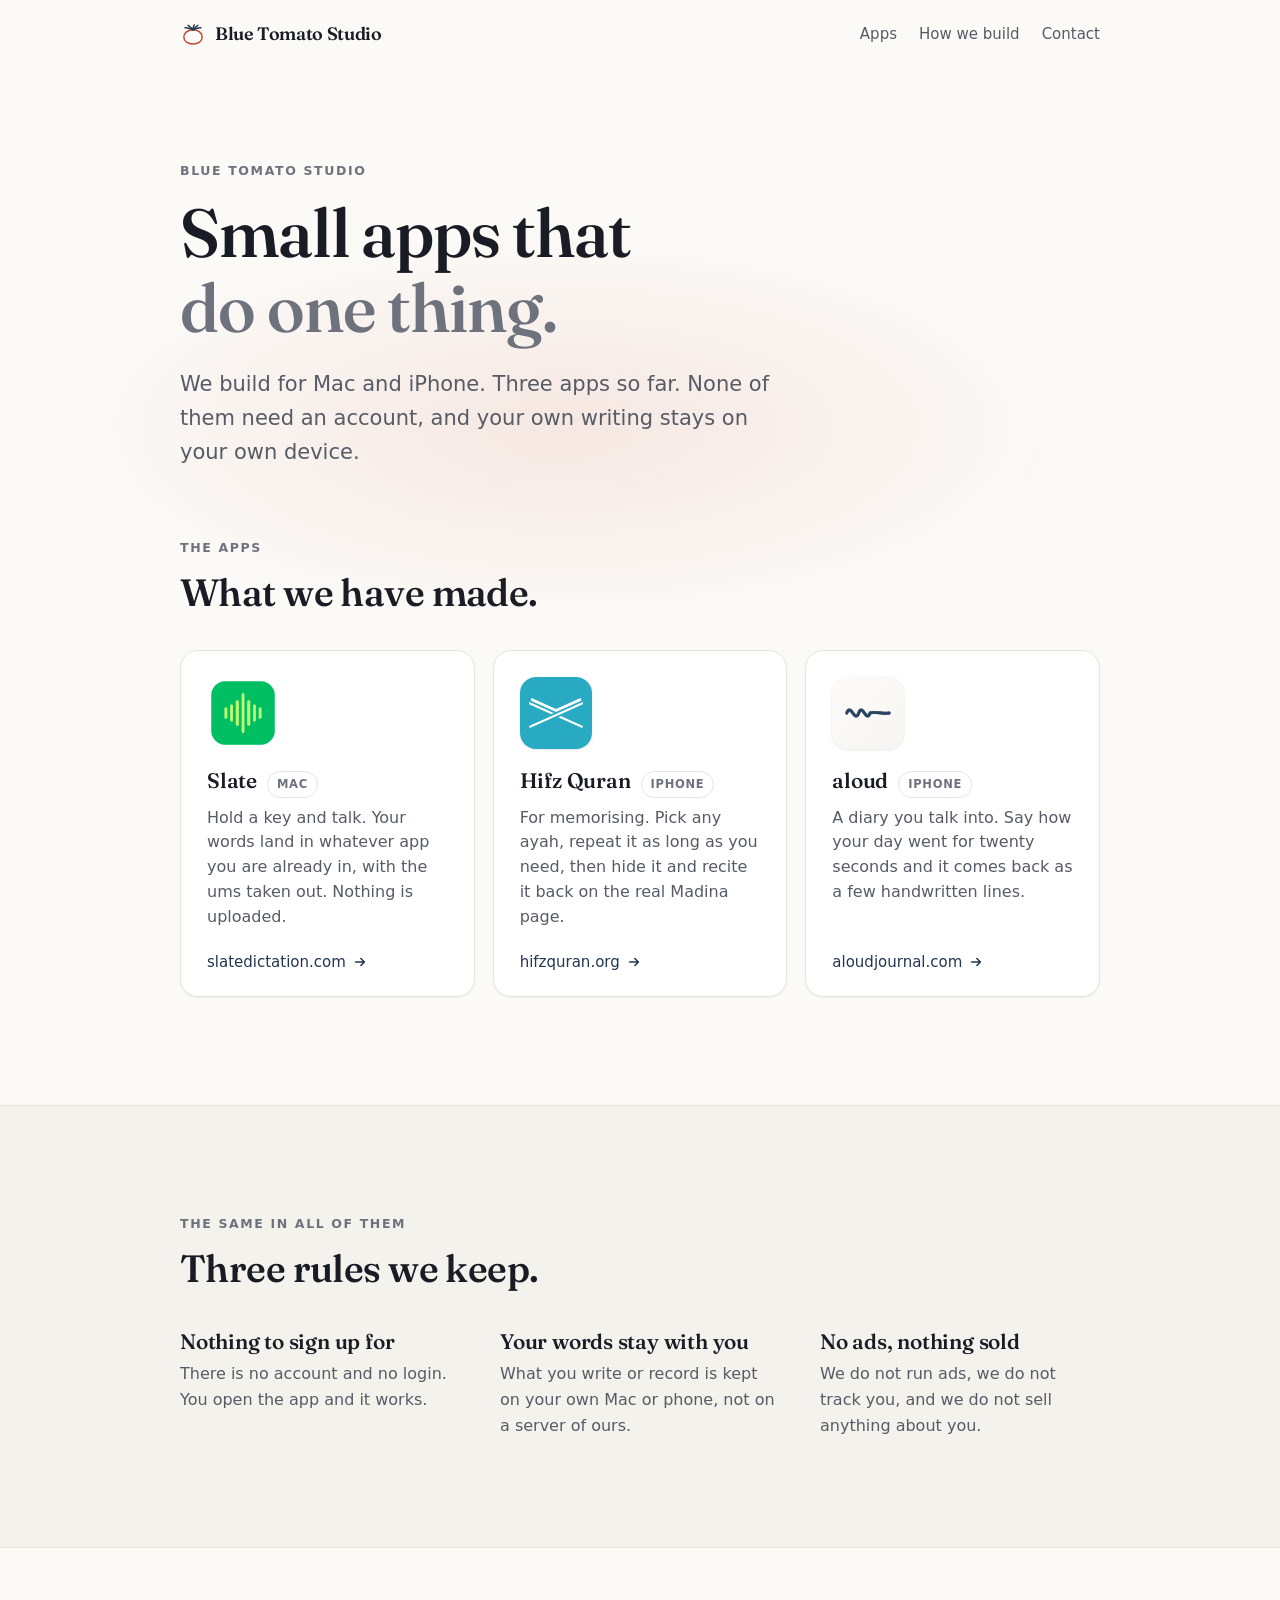
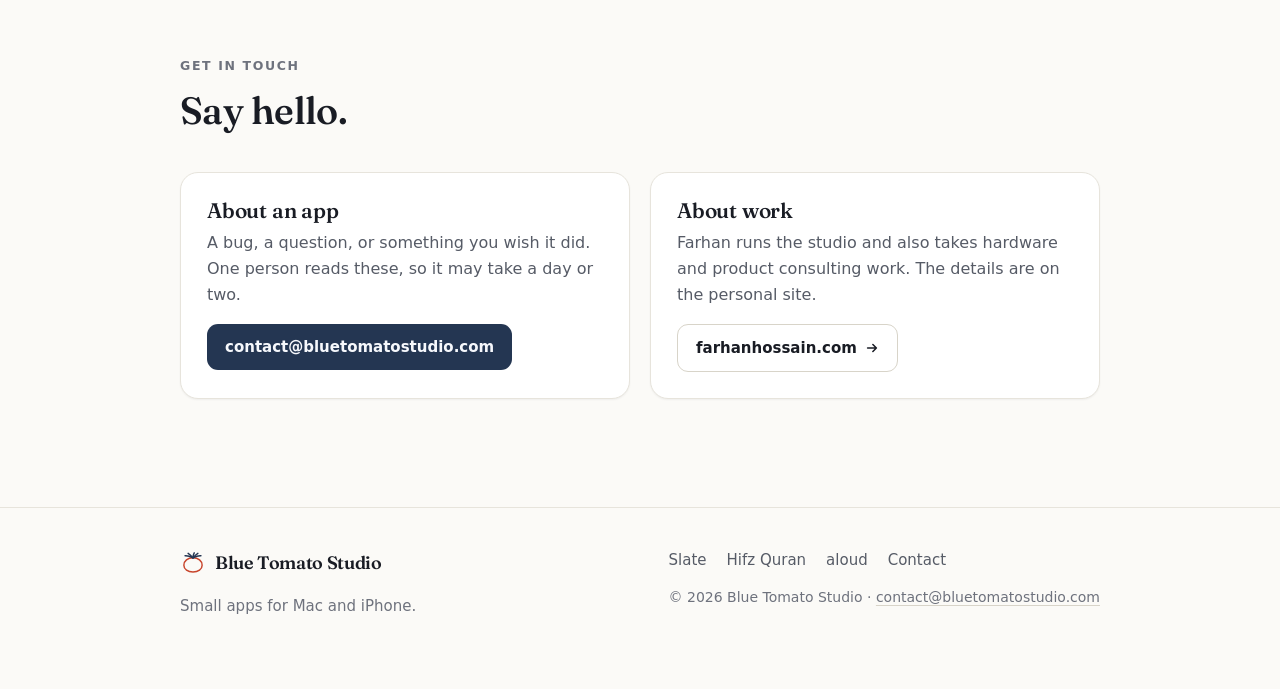
==== index.html @ bbe87f0e "The studio page One page listing Slate, Hifz Quran and aloud, each linking out to its own site. Plai" ====
<!DOCTYPE html>
<html lang="en">
<head>
<meta charset="utf-8">
<meta name="viewport" content="width=device-width, initial-scale=1">
<title>Blue Tomato Studio · Small apps for Mac and iPhone</title>
<link rel="canonical" href="https://bluetomatostudio.com/">
<meta name="description" content="Blue Tomato Studio makes small apps for Mac and iPhone. Slate, Hifz Quran and aloud. No accounts, no ads, and your writing stays on your own device.">
<link rel="icon" type="image/svg+xml" href="assets/img/favicon.svg">
<link rel="icon" type="image/png" sizes="64x64" href="assets/img/favicon-64.png">
<link rel="apple-touch-icon" href="assets/img/apple-touch-icon.png">
<meta property="og:title" content="Blue Tomato Studio">
<meta property="og:description" content="Small apps for Mac and iPhone. No accounts, no ads, and your writing stays on your own device.">
<meta property="og:image" content="https://bluetomatostudio.com/assets/img/og.png">
<meta property="og:image:width" content="1200">
<meta property="og:image:height" content="630">
<meta property="og:type" content="website">
<meta property="og:url" content="https://bluetomatostudio.com/">
<meta name="twitter:card" content="summary_large_image">
<meta name="twitter:title" content="Blue Tomato Studio">
<meta name="twitter:description" content="Small apps for Mac and iPhone. No accounts, no ads, and your writing stays on your own device.">
<meta name="twitter:image" content="https://bluetomatostudio.com/assets/img/og.png">
<meta name="theme-color" content="#FBFAF7" media="(prefers-color-scheme: light)">
<meta name="theme-color" content="#15171E" media="(prefers-color-scheme: dark)">
<link rel="preload" href="assets/fonts/Fraunces-VF.woff2" as="font" type="font/woff2" crossorigin>
<link rel="stylesheet" href="assets/styles.css?v=20260801">
</head>
<body>

<header class="site-header">
  <div class="wrap bar">
    <a class="wordmark" href="/">
      <!-- the mark. Two colours: the leaves take the blue, the fruit takes the tomato. -->
      <svg class="mark" viewBox="0 0 64 64" fill="none" stroke="currentColor"
           stroke-width="3.6" stroke-linecap="round" stroke-linejoin="round" aria-hidden="true">
        <path class="fruit" stroke="currentColor" d="M32 21.5c12.9 0 22.5 8.1 22.5 18.2 0 10.2-9.8 16.8-22.5 16.8S9.5 49.9 9.5 39.7C9.5 29.6 19.1 21.5 32 21.5Z" style="stroke:var(--tomato)"/>
        <path d="M32 21.5c0-4.6 1-8.6 3-12.2"/>
        <path d="M32 21.5C27.5 16.7 24 13.2 20 10.7"/>
        <path d="M32 21.5c4.5-4.8 8-8.3 12-10.8"/>
        <path d="M32 21.5C25 18 19 16 12.5 16.6"/>
        <path d="M32 21.5c7-3.5 13-5.5 19.5-4.9"/>
      </svg>
      Blue Tomato Studio
    </a>
    <nav class="nav">
      <a href="#apps">Apps</a>
      <a href="#same" class="hide-sm">How we build</a>
      <a href="#contact">Contact</a>
    </nav>
  </div>
</header>

<main>

  <!-- ============================= HERO ============================= -->
  <section class="hero">
    <div class="wrap">
      <p class="eyebrow">Blue Tomato Studio</p>
      <h1>Small apps that<br><span class="soft">do one thing.</span></h1>
      <p class="lead">
        We build for Mac and iPhone. Three apps so far. None of them need an
        account, and your own writing stays on your own device.
      </p>
    </div>
  </section>


  <!-- ============================= APPS =============================
       Each app is one card, and each card is one link out to that app's
       own site. This page is a signpost, not a shop.

       TO ADD AN APP: copy one whole <a class="app"> block below, paste it
       after the last one, and change the five marked spots. Nothing else
       needs touching. Full steps are in README.md.
       ================================================================ -->
  <section id="apps" style="padding-top:0;">
    <div class="wrap">
      <p class="eyebrow">The apps</p>
      <h2>What we have made.</h2>
      <div class="apps" style="margin-top:36px;">

        <!-- ===== APP CARD ===== -->
        <a class="app" href="https://slatedictation.com">
          <span class="icon icon--slate">                          <!-- 1. picture -->
            <img src="assets/img/app-slate.png" alt="" width="72" height="72" loading="lazy">
          </span>
          <span class="row">
            <h3>Slate</h3>                                          <!-- 2. name -->
            <span class="chip">Mac</span>                           <!-- 3. what it runs on -->
          </span>
          <p>                                                       <!-- 4. one line, plainly -->
            Hold a key and talk. Your words land in whatever app you are already
            in, with the ums taken out. Nothing is uploaded.
          </p>
          <span class="go">                                         <!-- 5. where it goes -->
            slatedictation.com
            <svg viewBox="0 0 16 16" fill="none" stroke="currentColor" stroke-width="1.8" stroke-linecap="round" stroke-linejoin="round" aria-hidden="true"><path d="M3 8h10M9 4l4 4-4 4"/></svg>
          </span>
        </a>
        <!-- ===== END APP CARD ===== -->

        <a class="app" href="https://hifzquran.org">
          <span class="icon">
            <img src="assets/img/app-hifzquran.png" alt="" width="72" height="72" loading="lazy">
          </span>
          <span class="row">
            <h3>Hifz Quran</h3>
            <span class="chip">iPhone</span>
          </span>
          <p>
            For memorising. Pick any ayah, repeat it as long as you need, then
            hide it and recite it back on the real Madina page.
          </p>
          <span class="go">
            hifzquran.org
            <svg viewBox="0 0 16 16" fill="none" stroke="currentColor" stroke-width="1.8" stroke-linecap="round" stroke-linejoin="round" aria-hidden="true"><path d="M3 8h10M9 4l4 4-4 4"/></svg>
          </span>
        </a>

        <a class="app" href="https://aloudjournal.com">
          <span class="icon">
            <img src="assets/img/app-aloud.png" alt="" width="72" height="72" loading="lazy">
          </span>
          <span class="row">
            <h3>aloud</h3>
            <span class="chip">iPhone</span>
          </span>
          <p>
            A diary you talk into. Say how your day went for twenty seconds and
            it comes back as a few handwritten lines.
          </p>
          <span class="go">
            aloudjournal.com
            <svg viewBox="0 0 16 16" fill="none" stroke="currentColor" stroke-width="1.8" stroke-linecap="round" stroke-linejoin="round" aria-hidden="true"><path d="M3 8h10M9 4l4 4-4 4"/></svg>
          </span>
        </a>

      </div>
    </div>
  </section>


  <!-- ===================== WHAT IS THE SAME ===================== -->
  <section id="same" class="band">
    <div class="wrap">
      <p class="eyebrow">The same in all of them</p>
      <h2>Three rules we keep.</h2>
      <div class="facts">
        <div class="fact">
          <h3>Nothing to sign up for</h3>
          <p>There is no account and no login. You open the app and it works.</p>
        </div>
        <div class="fact">
          <h3>Your words stay with you</h3>
          <p>What you write or record is kept on your own Mac or phone, not on a server of ours.</p>
        </div>
        <div class="fact">
          <h3>No ads, nothing sold</h3>
          <p>We do not run ads, we do not track you, and we do not sell anything about you.</p>
        </div>
      </div>
    </div>
  </section>


  <!-- ============================ CONTACT ============================ -->
  <section id="contact">
    <div class="wrap">
      <p class="eyebrow">Get in touch</p>
      <h2>Say hello.</h2>
      <div class="contact-grid">
        <div class="card">
          <h3>About an app</h3>
          <p>A bug, a question, or something you wish it did. One person reads these, so it may take a day or two.</p>
          <a class="btn" href="mailto:contact@bluetomatostudio.com">contact@bluetomatostudio.com</a>
        </div>
        <div class="card">
          <h3>About work</h3>
          <p>Farhan runs the studio and also takes hardware and product consulting work. The details are on the personal site.</p>
          <a class="btn btn-quiet" href="https://farhanhossain.com">
            farhanhossain.com
            <svg viewBox="0 0 16 16" width="14" height="14" fill="none" stroke="currentColor" stroke-width="1.8" stroke-linecap="round" stroke-linejoin="round" aria-hidden="true"><path d="M3 8h10M9 4l4 4-4 4"/></svg>
          </a>
        </div>
      </div>
    </div>
  </section>

</main>

<footer class="site-footer">
  <div class="wrap foot-grid">
    <div>
      <a class="wordmark" href="/">
        <svg class="mark" viewBox="0 0 64 64" fill="none" stroke="currentColor"
             stroke-width="3.6" stroke-linecap="round" stroke-linejoin="round" aria-hidden="true">
          <path d="M32 21.5c12.9 0 22.5 8.1 22.5 18.2 0 10.2-9.8 16.8-22.5 16.8S9.5 49.9 9.5 39.7C9.5 29.6 19.1 21.5 32 21.5Z" style="stroke:var(--tomato)"/>
          <path d="M32 21.5c0-4.6 1-8.6 3-12.2"/>
          <path d="M32 21.5C27.5 16.7 24 13.2 20 10.7"/>
          <path d="M32 21.5c4.5-4.8 8-8.3 12-10.8"/>
          <path d="M32 21.5C25 18 19 16 12.5 16.6"/>
          <path d="M32 21.5c7-3.5 13-5.5 19.5-4.9"/>
        </svg>
        Blue Tomato Studio
      </a>
      <p class="small muted" style="margin-top:10px; max-width:34ch;">Small apps for Mac and iPhone.</p>
    </div>
    <div>
      <div class="foot-links">
        <a href="https://slatedictation.com">Slate</a>
        <a href="https://hifzquran.org">Hifz Quran</a>
        <a href="https://aloudjournal.com">aloud</a>
        <a href="mailto:contact@bluetomatostudio.com">Contact</a>
      </div>
      <p class="foot-note">© 2026 Blue Tomato Studio · <a href="mailto:contact@bluetomatostudio.com" style="color:inherit;">contact@bluetomatostudio.com</a></p>
    </div>
  </div>
</footer>

<script>
  // the header only grows a line once the page has moved
  var h = document.querySelector('.site-header');
  var onScroll = function () { h.classList.toggle('stuck', window.scrollY > 4); };
  onScroll();
  addEventListener('scroll', onScroll, { passive: true });
</script>
</body>
</html>
---- assets/styles.css ----
/* Blue Tomato Studio — website styles
   The studio page is deliberately quiet. Three app icons sit on it (navy, teal,
   green), so the page itself stays paper and ink and lets them be the colour.
   Two accents only: the blue and the tomato, which is the whole name.
   Every colour is a light/dark pair, so dark mode needs no extra markup. */

/* ---- font ----
   Fraunces, same as the aloud and Hifz Quran sites, so the family reads as one.
   Body text is the system font on purpose: fast, neutral, and it does not
   compete with any of the three app brands. */
@font-face {
  font-family: "Fraunces";
  src: url("fonts/Fraunces-VF.woff2") format("woff2");
  font-weight: 300 650; font-style: normal; font-display: swap;
}

/* ---- the colour vocabulary ---- */
:root {
  --paper:   #FBFAF7;   /* the page */
  --paper2:  #F4F2EC;   /* banded sections */
  --card:    #FFFFFF;
  --ink:     #191C24;   /* all text, instead of black */
  --ink2:    #565B66;   /* second line of a card, body copy */
  --muted:   #6E727D;   /* fine print. dark enough to pass AA on paper and card */
  --line:    #E7E4DC;
  --line2:   #D8D4C9;
  --blue:    #243652;   /* the blue */
  --tomato:  #C8452C;   /* the tomato */
  --on-blue: #F6F8FC;
  --glow:    rgba(200, 69, 44, 0.10);
  --shadow:  rgba(25, 28, 36, 0.05);
  --shadow2: rgba(25, 28, 36, 0.10);

  --serif: "Fraunces", Georgia, "Times New Roman", serif;
  --ui: -apple-system, BlinkMacSystemFont, "Segoe UI", system-ui, sans-serif;

  --wrap: 1000px;
  --gutter: clamp(20px, 5vw, 40px);
  --radius: 18px;
}

@media (prefers-color-scheme: dark) {
  :root {
    --paper:   #15171E;
    --paper2:  #1B1E26;
    --card:    #1E212A;
    --ink:     #E9E7E1;
    --ink2:    #A3A7B2;
    --muted:   #7C808B;
    --line:    #2A2E38;
    --line2:   #363B47;
    --blue:    #9DB8E0;
    --tomato:  #E8735A;
    --on-blue: #131A27;
    --glow:    rgba(232, 115, 90, 0.09);
    --shadow:  rgba(0, 0, 0, 0.40);
    --shadow2: rgba(0, 0, 0, 0.55);
  }
}

/* ---- base ---- */
* { box-sizing: border-box; }
html { -webkit-text-size-adjust: 100%; scroll-behavior: smooth; scroll-padding-top: 84px; }
body {
  margin: 0;
  background: var(--paper);
  color: var(--ink);
  font-family: var(--ui);
  font-size: 17px;
  line-height: 1.62;
  -webkit-font-smoothing: antialiased;
  text-rendering: optimizeLegibility;
  overflow-x: hidden;
}
img { max-width: 100%; display: block; }
::selection { background: var(--glow); }

a { color: var(--blue); text-underline-offset: 3px; text-decoration-color: var(--line2); }
a:hover { text-decoration-color: currentColor; }

h1, h2, h3 {
  font-family: var(--serif);
  font-weight: 560;
  line-height: 1.1;
  letter-spacing: -0.015em;
  margin: 0;
}
h1 { font-size: clamp(40px, 7.4vw, 68px); }
h2 { font-size: clamp(27px, 4.2vw, 38px); }
h3 { font-size: 21px; letter-spacing: -0.01em; }
p { margin: 0 0 1em; }

.wrap { width: 100%; max-width: var(--wrap); margin: 0 auto; padding: 0 var(--gutter); }
.lead { font-size: clamp(18px, 2.2vw, 21px); color: var(--ink2); }
.small { font-size: 15px; }
.muted { color: var(--muted); }

.eyebrow {
  font-size: 12.5px;
  font-weight: 600;
  letter-spacing: 0.13em;
  text-transform: uppercase;
  color: var(--muted);
  margin: 0 0 14px;
}

section { padding: clamp(64px, 10vw, 108px) 0; }

/* ---- the mark ---- */
.mark { width: 26px; height: 26px; color: var(--blue); flex: none; }
.mark .fruit { color: var(--tomato); }

/* ---- header ---- */
/* Solid, not translucent. A blurred header over the hero's warm glow leaves a
   visible seam where the blur region stops, and this page is too quiet to
   carry an artifact like that. */
.site-header {
  position: sticky; top: 0; z-index: 20;
  background: var(--paper);
  border-bottom: 1px solid transparent;
  transition: border-color .2s ease;
}
.site-header.stuck { border-bottom-color: var(--line); }
.bar { display: flex; align-items: center; justify-content: space-between; gap: 16px; height: 68px; }

.wordmark {
  display: inline-flex; align-items: center; gap: 9px;
  font-family: var(--serif);
  font-size: 18px; font-weight: 600; letter-spacing: -0.02em;
  color: var(--ink); text-decoration: none;
}
.wordmark:hover { color: var(--ink); }

.nav { display: flex; align-items: center; gap: 22px; font-size: 15px; }
.nav a { color: var(--ink2); text-decoration: none; }
.nav a:hover { color: var(--ink); }

/* ---- hero ---- */
.hero { position: relative; padding-top: clamp(56px, 9vw, 92px); padding-bottom: clamp(28px, 4vw, 48px); }
/* the warm wash sits wholly inside the hero, so it fades out on its own
   before it reaches the header instead of being cut off by it */
.hero::before {
  content: ""; position: absolute; inset: 0 0 auto 0; height: 640px;
  background: radial-gradient(56% 44% at 44% 56%, var(--glow), transparent 72%);
  pointer-events: none;
}
.hero .wrap { position: relative; }
.hero h1 { max-width: 15ch; }
.hero h1 .soft { color: var(--muted); }
.hero .lead { max-width: 46ch; margin-top: 22px; }

/* ---- the app cards ----
   One card per app. Each is a single link to that app's own site, so this page
   stays a signpost and every app keeps its own front door. */
.apps {
  display: grid;
  grid-template-columns: repeat(auto-fit, minmax(268px, 1fr));
  gap: 18px;
}

.app {
  display: flex; flex-direction: column;
  background: var(--card);
  border: 1px solid var(--line);
  border-radius: var(--radius);
  padding: 26px 26px 22px;
  text-decoration: none;
  color: inherit;
  box-shadow: 0 1px 2px var(--shadow);
  transition: transform .18s ease, box-shadow .18s ease, border-color .18s ease;
}
.app:hover {
  transform: translateY(-3px);
  border-color: var(--line2);
  box-shadow: 0 12px 28px var(--shadow2);
}
.app:focus-visible { outline: 2px solid var(--blue); outline-offset: 3px; }

.app .icon {
  width: 72px; height: 72px;
  border-radius: 22.4%;
  overflow: hidden;
  box-shadow: 0 1px 3px var(--shadow2), inset 0 0 0 1px rgba(0, 0, 0, .06);
  margin-bottom: 20px;
}
.app .icon img { width: 100%; height: 100%; object-fit: cover; }
/* Slate ships its icon with a transparent margin already baked in, so it needs
   a nudge to sit the same size as the two that are full-bleed. */
.app .icon--slate { box-shadow: none; }
.app .icon--slate img { transform: scale(1.1); }

.app .row { display: flex; align-items: baseline; gap: 10px; flex-wrap: wrap; margin-bottom: 8px; }
.app h3 { color: var(--ink); }

.chip {
  font-size: 11.5px; font-weight: 600; letter-spacing: .06em; text-transform: uppercase;
  color: var(--muted);
  border: 1px solid var(--line);
  border-radius: 999px;
  padding: 3px 9px;
  white-space: nowrap;
}

.app p { color: var(--ink2); font-size: 16px; line-height: 1.55; margin: 0 0 20px; }
.app .go {
  margin-top: auto;
  font-size: 15px; font-weight: 500; color: var(--blue);
  display: inline-flex; align-items: center; gap: 7px;
}
.app .go svg { width: 14px; height: 14px; transition: transform .18s ease; }
.app:hover .go svg { transform: translateX(3px); }

/* ---- the three facts ---- */
.band { background: var(--paper2); border-block: 1px solid var(--line); }
.facts {
  display: grid;
  grid-template-columns: repeat(auto-fit, minmax(230px, 1fr));
  gap: 18px 40px;
  margin-top: 40px;
}
.fact h3 { margin-bottom: 8px; }
.fact p { color: var(--ink2); font-size: 16px; margin: 0; }

/* ---- contact ---- */
.contact-grid {
  display: grid;
  grid-template-columns: repeat(auto-fit, minmax(280px, 1fr));
  gap: 20px;
  margin-top: 40px;
}
.card {
  background: var(--card);
  border: 1px solid var(--line);
  border-radius: var(--radius);
  padding: 26px;
  box-shadow: 0 1px 2px var(--shadow);
}
.card h3 { margin-bottom: 8px; }
.card p { color: var(--ink2); font-size: 16px; margin: 0 0 16px; }
.card p:last-child { margin-bottom: 0; }

.btn {
  display: inline-flex; align-items: center; gap: 8px;
  background: var(--blue); color: var(--on-blue);
  border-radius: 11px;
  padding: 11px 18px;
  font-size: 15px; font-weight: 550;
  text-decoration: none;
  transition: transform .15s ease, opacity .15s ease;
}
.btn:hover { transform: translateY(-1px); opacity: .92; color: var(--on-blue); }
.btn-quiet {
  background: transparent; color: var(--ink);
  border: 1px solid var(--line2);
}
.btn-quiet:hover { color: var(--ink); border-color: var(--ink2); }

/* ---- footer ---- */
.site-footer { border-top: 1px solid var(--line); padding: 40px 0 56px; }
.foot-grid { display: flex; justify-content: space-between; gap: 28px; flex-wrap: wrap; }
.foot-links { display: flex; flex-wrap: wrap; gap: 8px 20px; font-size: 15px; }
.foot-links a { color: var(--ink2); text-decoration: none; }
.foot-links a:hover { color: var(--ink); }
.foot-note { font-size: 14px; color: var(--muted); margin: 14px 0 0; }

/* ---- small screens ---- */
@media (max-width: 620px) {
  .hide-sm { display: none; }
  .nav { gap: 16px; }
  .foot-grid { flex-direction: column; gap: 22px; }
}

@media (prefers-reduced-motion: reduce) {
  html { scroll-behavior: auto; }
  * { transition: none !important; }
}
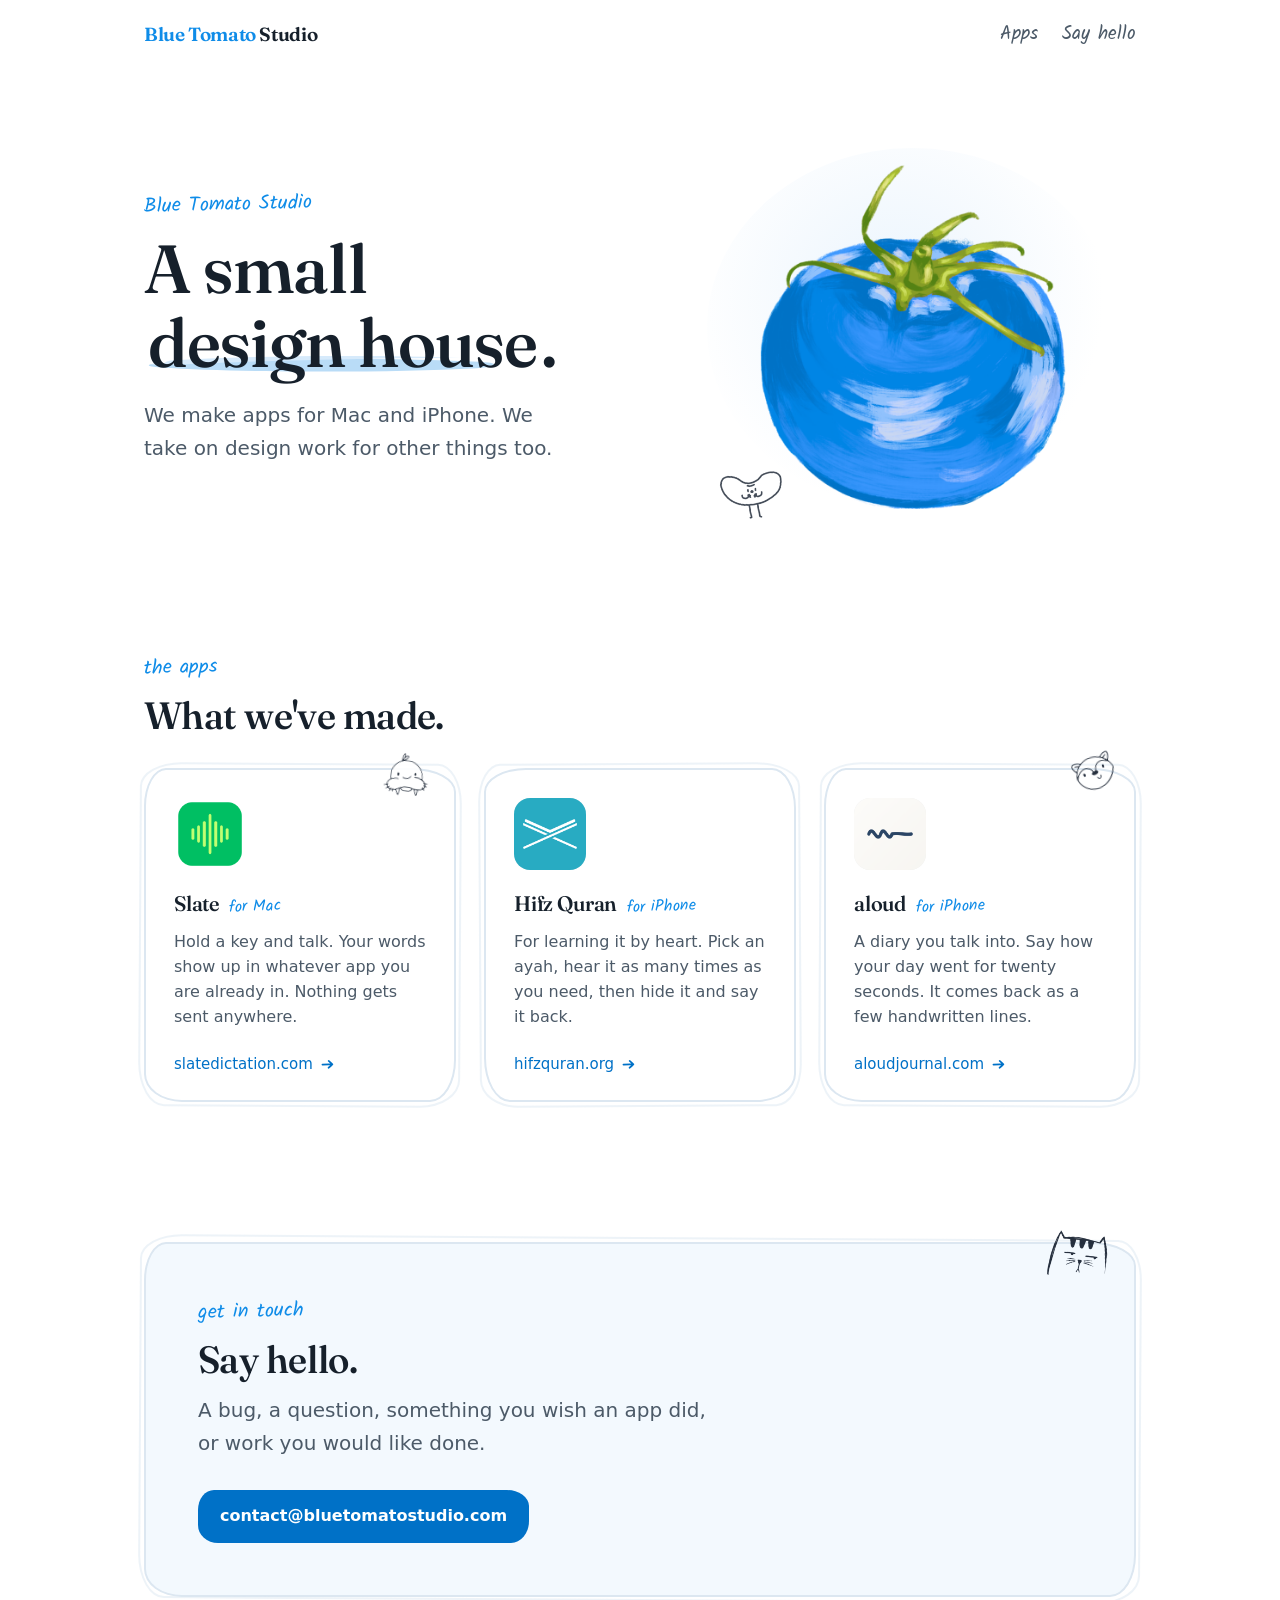
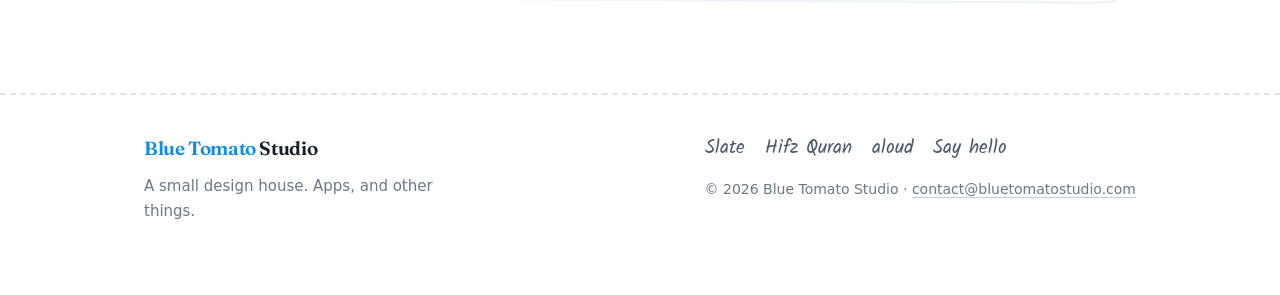
==== commit 76c3d722: "A design house, drawn by hand Farhan's painted blue tomato is now the whole look. Every colour on th" ====
--- a/index.html
+++ b/index.html
@@ -3,14 +3,13 @@
 <head>
 <meta charset="utf-8">
 <meta name="viewport" content="width=device-width, initial-scale=1">
-<title>Blue Tomato Studio · Small apps for Mac and iPhone</title>
+<title>Blue Tomato Studio · A small design house</title>
 <link rel="canonical" href="https://bluetomatostudio.com/">
-<meta name="description" content="Blue Tomato Studio makes small apps for Mac and iPhone. Slate, Hifz Quran and aloud. No accounts, no ads, and your writing stays on your own device.">
-<link rel="icon" type="image/svg+xml" href="assets/img/favicon.svg">
+<meta name="description" content="Blue Tomato Studio is a small design house. We make apps for Mac and iPhone, and we take on design work for other things.">
 <link rel="icon" type="image/png" sizes="64x64" href="assets/img/favicon-64.png">
 <link rel="apple-touch-icon" href="assets/img/apple-touch-icon.png">
 <meta property="og:title" content="Blue Tomato Studio">
-<meta property="og:description" content="Small apps for Mac and iPhone. No accounts, no ads, and your writing stays on your own device.">
+<meta property="og:description" content="A small design house. We make apps for Mac and iPhone, and we take on design work for other things.">
 <meta property="og:image" content="https://bluetomatostudio.com/assets/img/og.png">
 <meta property="og:image:width" content="1200">
 <meta property="og:image:height" content="630">
@@ -18,34 +17,23 @@
 <meta property="og:url" content="https://bluetomatostudio.com/">
 <meta name="twitter:card" content="summary_large_image">
 <meta name="twitter:title" content="Blue Tomato Studio">
-<meta name="twitter:description" content="Small apps for Mac and iPhone. No accounts, no ads, and your writing stays on your own device.">
+<meta name="twitter:description" content="A small design house. We make apps for Mac and iPhone, and we take on design work for other things.">
 <meta name="twitter:image" content="https://bluetomatostudio.com/assets/img/og.png">
-<meta name="theme-color" content="#FBFAF7" media="(prefers-color-scheme: light)">
-<meta name="theme-color" content="#15171E" media="(prefers-color-scheme: dark)">
+<meta name="theme-color" content="#FFFFFF" media="(prefers-color-scheme: light)">
+<meta name="theme-color" content="#101820" media="(prefers-color-scheme: dark)">
 <link rel="preload" href="assets/fonts/Fraunces-VF.woff2" as="font" type="font/woff2" crossorigin>
-<link rel="stylesheet" href="assets/styles.css?v=20260801">
+<link rel="preload" href="assets/fonts/Kalam-Regular.woff2" as="font" type="font/woff2" crossorigin>
+<link rel="stylesheet" href="assets/styles.css?v=20260801c">
 </head>
 <body>
 
+<!-- No tomato in the bar. It hangs in the hero, where there is room to see it. -->
 <header class="site-header">
   <div class="wrap bar">
-    <a class="wordmark" href="/">
-      <!-- the mark. Two colours: the leaves take the blue, the fruit takes the tomato. -->
-      <svg class="mark" viewBox="0 0 64 64" fill="none" stroke="currentColor"
-           stroke-width="3.6" stroke-linecap="round" stroke-linejoin="round" aria-hidden="true">
-        <path class="fruit" stroke="currentColor" d="M32 21.5c12.9 0 22.5 8.1 22.5 18.2 0 10.2-9.8 16.8-22.5 16.8S9.5 49.9 9.5 39.7C9.5 29.6 19.1 21.5 32 21.5Z" style="stroke:var(--tomato)"/>
-        <path d="M32 21.5c0-4.6 1-8.6 3-12.2"/>
-        <path d="M32 21.5C27.5 16.7 24 13.2 20 10.7"/>
-        <path d="M32 21.5c4.5-4.8 8-8.3 12-10.8"/>
-        <path d="M32 21.5C25 18 19 16 12.5 16.6"/>
-        <path d="M32 21.5c7-3.5 13-5.5 19.5-4.9"/>
-      </svg>
-      Blue Tomato Studio
-    </a>
+    <a class="wordmark" href="/"><span class="b">Blue Tomato</span> Studio</a>
     <nav class="nav">
       <a href="#apps">Apps</a>
-      <a href="#same" class="hide-sm">How we build</a>
-      <a href="#contact">Contact</a>
+      <a href="#contact">Say hello</a>
     </nav>
   </div>
 </header>
@@ -54,13 +42,20 @@
 
   <!-- ============================= HERO ============================= -->
   <section class="hero">
-    <div class="wrap">
-      <p class="eyebrow">Blue Tomato Studio</p>
-      <h1>Small apps that<br><span class="soft">do one thing.</span></h1>
-      <p class="lead">
-        We build for Mac and iPhone. Three apps so far. None of them need an
-        account, and your own writing stays on your own device.
-      </p>
+    <div class="wrap hero-grid">
+      <div>
+        <p class="eyebrow">Blue Tomato Studio</p>
+        <h1>A small <span class="marker">design house</span>.</h1>
+        <p class="lead">
+          We make apps for Mac and iPhone. We take on design work for other
+          things too.
+        </p>
+      </div>
+      <!-- the painting, and a bean who came along to look at it -->
+      <div class="art">
+        <img class="sticker" src="assets/stickers/bean.png" alt="" aria-hidden="true" style="bottom:6%; left:6%; transform:rotate(-9deg); width:72px;">
+        <img class="art-img" src="assets/img/tomato-art.png" alt="A blue tomato, painted" width="500" height="500" fetchpriority="high">
+      </div>
     </div>
   </section>
 
@@ -73,28 +68,29 @@
        after the last one, and change the five marked spots. Nothing else
        needs touching. Full steps are in README.md.
        ================================================================ -->
-  <section id="apps" style="padding-top:0;">
+  <section id="apps" style="padding-top:clamp(32px,5vw,56px);">
     <div class="wrap">
-      <p class="eyebrow">The apps</p>
-      <h2>What we have made.</h2>
-      <div class="apps" style="margin-top:36px;">
+      <p class="eyebrow">the apps</p>
+      <h2>What we've made.</h2>
+      <div class="apps" style="margin-top:32px;">
 
         <!-- ===== APP CARD ===== -->
         <a class="app" href="https://slatedictation.com">
+          <img class="sticker" src="assets/stickers/walrus.png" alt="" aria-hidden="true" style="top:-24px; right:18px; transform:rotate(8deg);">
           <span class="icon icon--slate">                          <!-- 1. picture -->
             <img src="assets/img/app-slate.png" alt="" width="72" height="72" loading="lazy">
           </span>
           <span class="row">
             <h3>Slate</h3>                                          <!-- 2. name -->
-            <span class="chip">Mac</span>                           <!-- 3. what it runs on -->
+            <span class="chip">for Mac</span>                       <!-- 3. what it runs on -->
           </span>
           <p>                                                       <!-- 4. one line, plainly -->
-            Hold a key and talk. Your words land in whatever app you are already
-            in, with the ums taken out. Nothing is uploaded.
+            Hold a key and talk. Your words show up in whatever app you are
+            already in. Nothing gets sent anywhere.
           </p>
           <span class="go">                                         <!-- 5. where it goes -->
             slatedictation.com
-            <svg viewBox="0 0 16 16" fill="none" stroke="currentColor" stroke-width="1.8" stroke-linecap="round" stroke-linejoin="round" aria-hidden="true"><path d="M3 8h10M9 4l4 4-4 4"/></svg>
+            <svg viewBox="0 0 16 16" fill="none" stroke="currentColor" stroke-width="1.8" stroke-linecap="round" stroke-linejoin="round" aria-hidden="true"><path d="M2.6 8.2c3.4-.4 7-.5 10.6-.3M9.2 4.2c1.5 1.2 2.8 2.4 4 3.7-1.3 1.3-2.6 2.5-4.1 3.6"/></svg>
           </span>
         </a>
         <!-- ===== END APP CARD ===== -->
@@ -105,33 +101,34 @@
           </span>
           <span class="row">
             <h3>Hifz Quran</h3>
-            <span class="chip">iPhone</span>
+            <span class="chip">for iPhone</span>
           </span>
           <p>
-            For memorising. Pick any ayah, repeat it as long as you need, then
-            hide it and recite it back on the real Madina page.
+            For learning it by heart. Pick an ayah, hear it as many times as you
+            need, then hide it and say it back.
           </p>
           <span class="go">
             hifzquran.org
-            <svg viewBox="0 0 16 16" fill="none" stroke="currentColor" stroke-width="1.8" stroke-linecap="round" stroke-linejoin="round" aria-hidden="true"><path d="M3 8h10M9 4l4 4-4 4"/></svg>
+            <svg viewBox="0 0 16 16" fill="none" stroke="currentColor" stroke-width="1.8" stroke-linecap="round" stroke-linejoin="round" aria-hidden="true"><path d="M2.6 8.2c3.4-.4 7-.5 10.6-.3M9.2 4.2c1.5 1.2 2.8 2.4 4 3.7-1.3 1.3-2.6 2.5-4.1 3.6"/></svg>
           </span>
         </a>
 
         <a class="app" href="https://aloudjournal.com">
+          <img class="sticker" src="assets/stickers/fox.png" alt="" aria-hidden="true" style="top:-28px; right:12px; transform:rotate(-8deg);">
           <span class="icon">
             <img src="assets/img/app-aloud.png" alt="" width="72" height="72" loading="lazy">
           </span>
           <span class="row">
             <h3>aloud</h3>
-            <span class="chip">iPhone</span>
+            <span class="chip">for iPhone</span>
           </span>
           <p>
-            A diary you talk into. Say how your day went for twenty seconds and
-            it comes back as a few handwritten lines.
+            A diary you talk into. Say how your day went for twenty seconds. It
+            comes back as a few handwritten lines.
           </p>
           <span class="go">
             aloudjournal.com
-            <svg viewBox="0 0 16 16" fill="none" stroke="currentColor" stroke-width="1.8" stroke-linecap="round" stroke-linejoin="round" aria-hidden="true"><path d="M3 8h10M9 4l4 4-4 4"/></svg>
+            <svg viewBox="0 0 16 16" fill="none" stroke="currentColor" stroke-width="1.8" stroke-linecap="round" stroke-linejoin="round" aria-hidden="true"><path d="M2.6 8.2c3.4-.4 7-.5 10.6-.3M9.2 4.2c1.5 1.2 2.8 2.4 4 3.7-1.3 1.3-2.6 2.5-4.1 3.6"/></svg>
           </span>
         </a>
 
@@ -140,48 +137,18 @@
   </section>
 
 
-  <!-- ===================== WHAT IS THE SAME ===================== -->
-  <section id="same" class="band">
+  <!-- ============================ CONTACT ============================ -->
+  <section id="contact" style="padding-top:clamp(24px,4vw,44px);">
     <div class="wrap">
-      <p class="eyebrow">The same in all of them</p>
-      <h2>Three rules we keep.</h2>
-      <div class="facts">
-        <div class="fact">
-          <h3>Nothing to sign up for</h3>
-          <p>There is no account and no login. You open the app and it works.</p>
-        </div>
-        <div class="fact">
-          <h3>Your words stay with you</h3>
-          <p>What you write or record is kept on your own Mac or phone, not on a server of ours.</p>
-        </div>
-        <div class="fact">
-          <h3>No ads, nothing sold</h3>
-          <p>We do not run ads, we do not track you, and we do not sell anything about you.</p>
-        </div>
-      </div>
-    </div>
-  </section>
-
-
-  <!-- ============================ CONTACT ============================ -->
-  <section id="contact">
-    <div class="wrap">
-      <p class="eyebrow">Get in touch</p>
-      <h2>Say hello.</h2>
-      <div class="contact-grid">
-        <div class="card">
-          <h3>About an app</h3>
-          <p>A bug, a question, or something you wish it did. One person reads these, so it may take a day or two.</p>
-          <a class="btn" href="mailto:contact@bluetomatostudio.com">contact@bluetomatostudio.com</a>
-        </div>
-        <div class="card">
-          <h3>About work</h3>
-          <p>Farhan runs the studio and also takes hardware and product consulting work. The details are on the personal site.</p>
-          <a class="btn btn-quiet" href="https://farhanhossain.com">
-            farhanhossain.com
-            <svg viewBox="0 0 16 16" width="14" height="14" fill="none" stroke="currentColor" stroke-width="1.8" stroke-linecap="round" stroke-linejoin="round" aria-hidden="true"><path d="M3 8h10M9 4l4 4-4 4"/></svg>
-          </a>
-        </div>
+      <div class="hello">
+        <img class="sticker" src="assets/stickers/cat.png" alt="" aria-hidden="true" style="top:-30px; right:26px; transform:rotate(7deg); width:64px;">
+        <p class="eyebrow">get in touch</p>
+        <h2>Say hello.</h2>
+        <p class="lead" style="max-width:40ch; margin-top:14px;">
+          A bug, a question, something you wish an app did, or work you would
+          like done.
+        </p>
+        <a class="btn" style="margin-top:10px;" href="mailto:contact@bluetomatostudio.com">contact@bluetomatostudio.com</a>
       </div>
     </div>
   </section>
@@ -191,26 +158,15 @@
 <footer class="site-footer">
   <div class="wrap foot-grid">
     <div>
-      <a class="wordmark" href="/">
-        <svg class="mark" viewBox="0 0 64 64" fill="none" stroke="currentColor"
-             stroke-width="3.6" stroke-linecap="round" stroke-linejoin="round" aria-hidden="true">
-          <path d="M32 21.5c12.9 0 22.5 8.1 22.5 18.2 0 10.2-9.8 16.8-22.5 16.8S9.5 49.9 9.5 39.7C9.5 29.6 19.1 21.5 32 21.5Z" style="stroke:var(--tomato)"/>
-          <path d="M32 21.5c0-4.6 1-8.6 3-12.2"/>
-          <path d="M32 21.5C27.5 16.7 24 13.2 20 10.7"/>
-          <path d="M32 21.5c4.5-4.8 8-8.3 12-10.8"/>
-          <path d="M32 21.5C25 18 19 16 12.5 16.6"/>
-          <path d="M32 21.5c7-3.5 13-5.5 19.5-4.9"/>
-        </svg>
-        Blue Tomato Studio
-      </a>
-      <p class="small muted" style="margin-top:10px; max-width:34ch;">Small apps for Mac and iPhone.</p>
+      <a class="wordmark" href="/"><span class="b">Blue Tomato</span> Studio</a>
+      <p class="small muted" style="margin-top:10px; max-width:34ch;">A small design house. Apps, and other things.</p>
     </div>
     <div>
       <div class="foot-links">
         <a href="https://slatedictation.com">Slate</a>
         <a href="https://hifzquran.org">Hifz Quran</a>
         <a href="https://aloudjournal.com">aloud</a>
-        <a href="mailto:contact@bluetomatostudio.com">Contact</a>
+        <a href="mailto:contact@bluetomatostudio.com">Say hello</a>
       </div>
       <p class="foot-note">© 2026 Blue Tomato Studio · <a href="mailto:contact@bluetomatostudio.com" style="color:inherit;">contact@bluetomatostudio.com</a></p>
     </div>
--- a/assets/styles.css
+++ b/assets/styles.css
@@ -1,60 +1,68 @@
 /* Blue Tomato Studio — website styles
-   The studio page is deliberately quiet. Three app icons sit on it (navy, teal,
-   green), so the page itself stays paper and ink and lets them be the colour.
-   Two accents only: the blue and the tomato, which is the whole name.
-   Every colour is a light/dark pair, so dark mode needs no extra markup. */
-
-/* ---- font ----
-   Fraunces, same as the aloud and Hifz Quran sites, so the family reads as one.
-   Body text is the system font on purpose: fast, neutral, and it does not
-   compete with any of the three app brands. */
+   A design house, so the site should look like something was drawn by hand
+   rather than assembled. Bright white paper. Wonky Fraunces for the headings,
+   Kalam for the little handwritten notes, and boxes whose corners are all
+   slightly different so nothing looks stamped out by a machine.
+   Every colour here was lifted off the painted tomato.
+   Each one is a light/dark pair, so dark mode needs no extra markup. */
+
+/* ---- fonts ----
+   Fraunces and Kalam, the same two the aloud site uses, so the family reads as
+   one hand. Fraunces runs with its WONK axis on, which is the setting that
+   gives it the odd curled leg on the g and the k. */
 @font-face {
   font-family: "Fraunces";
   src: url("fonts/Fraunces-VF.woff2") format("woff2");
   font-weight: 300 650; font-style: normal; font-display: swap;
 }
-
-/* ---- the colour vocabulary ---- */
+@font-face {
+  font-family: "Kalam";
+  src: url("fonts/Kalam-Regular.woff2") format("woff2");
+  font-weight: 400; font-style: normal; font-display: swap;
+}
+
+/* ---- the colour vocabulary, all of it off the painting ---- */
 :root {
-  --paper:   #FBFAF7;   /* the page */
-  --paper2:  #F4F2EC;   /* banded sections */
-  --card:    #FFFFFF;
-  --ink:     #191C24;   /* all text, instead of black */
-  --ink2:    #565B66;   /* second line of a card, body copy */
-  --muted:   #6E727D;   /* fine print. dark enough to pass AA on paper and card */
-  --line:    #E7E4DC;
-  --line2:   #D8D4C9;
-  --blue:    #243652;   /* the blue */
-  --tomato:  #C8452C;   /* the tomato */
-  --on-blue: #F6F8FC;
-  --glow:    rgba(200, 69, 44, 0.10);
-  --shadow:  rgba(25, 28, 36, 0.05);
-  --shadow2: rgba(25, 28, 36, 0.10);
+  --paper:  #FFFFFF;   /* bright white */
+  --wash:   #EAF4FD;   /* the softest blue, for the halo behind the tomato */
+  --wash2:  #F3F9FE;   /* fainter still, for a card that wants to sit back */
+  --ink:    #16202B;   /* text. a deep blue-grey, never black */
+  --ink2:   #4C5A68;
+  --muted:  #6B7887;   /* fine print. dark enough to pass AA on white */
+  --line:   #DCE7F1;
+  --line2:  #BED2E4;
+  --blue:   #0071C7;   /* links and buttons. the painting's blue, held down
+                          enough to read as text on white */
+  --sky:    #0F8CE8;   /* the painting's bright blue. big shapes only */
+  --leaf:   #5E7817;   /* the green off the stem */
+  --on-blue:#FFFFFF;
 
   --serif: "Fraunces", Georgia, "Times New Roman", serif;
+  --hand: "Kalam", "Bradley Hand", "Segoe Print", cursive;
   --ui: -apple-system, BlinkMacSystemFont, "Segoe UI", system-ui, sans-serif;
 
-  --wrap: 1000px;
-  --gutter: clamp(20px, 5vw, 40px);
-  --radius: 18px;
+  --wrap: 1080px;
+  --gutter: clamp(20px, 5vw, 44px);
+
+  /* hand-drawn corners: eight different radii, so no two are the same */
+  --wobble:  22px 44px 26px 38px / 38px 24px 42px 28px;
+  --wobble2: 42px 24px 40px 26px / 24px 40px 28px 44px;
 }
 
 @media (prefers-color-scheme: dark) {
   :root {
-    --paper:   #15171E;
-    --paper2:  #1B1E26;
-    --card:    #1E212A;
-    --ink:     #E9E7E1;
-    --ink2:    #A3A7B2;
-    --muted:   #7C808B;
-    --line:    #2A2E38;
-    --line2:   #363B47;
-    --blue:    #9DB8E0;
-    --tomato:  #E8735A;
-    --on-blue: #131A27;
-    --glow:    rgba(232, 115, 90, 0.09);
-    --shadow:  rgba(0, 0, 0, 0.40);
-    --shadow2: rgba(0, 0, 0, 0.55);
+    --paper:  #101820;
+    --wash:   #17232F;
+    --wash2:  #141E28;
+    --ink:    #EAEFF4;
+    --ink2:   #A6B3C0;
+    --muted:  #7D8B99;
+    --line:   #26333F;
+    --line2:  #35485A;
+    --blue:   #6FB6F0;
+    --sky:    #4FA6EE;
+    --leaf:   #A8C24A;
+    --on-blue:#0C141C;
   }
 }
 
@@ -67,53 +75,53 @@
   color: var(--ink);
   font-family: var(--ui);
   font-size: 17px;
-  line-height: 1.62;
+  line-height: 1.65;
   -webkit-font-smoothing: antialiased;
   text-rendering: optimizeLegibility;
   overflow-x: hidden;
 }
 img { max-width: 100%; display: block; }
-::selection { background: var(--glow); }
+::selection { background: var(--wash); color: var(--ink); }
 
 a { color: var(--blue); text-underline-offset: 3px; text-decoration-color: var(--line2); }
 a:hover { text-decoration-color: currentColor; }
 
 h1, h2, h3 {
   font-family: var(--serif);
+  font-variation-settings: "SOFT" 60, "WONK" 1, "opsz" 60;
   font-weight: 560;
-  line-height: 1.1;
+  line-height: 1.08;
   letter-spacing: -0.015em;
   margin: 0;
 }
-h1 { font-size: clamp(40px, 7.4vw, 68px); }
-h2 { font-size: clamp(27px, 4.2vw, 38px); }
-h3 { font-size: 21px; letter-spacing: -0.01em; }
+h1 { font-size: clamp(42px, 7vw, 68px); }
+h2 { font-size: clamp(28px, 4.2vw, 38px); }
+h3 { font-size: 21px; letter-spacing: -0.008em; }
 p { margin: 0 0 1em; }
 
 .wrap { width: 100%; max-width: var(--wrap); margin: 0 auto; padding: 0 var(--gutter); }
-.lead { font-size: clamp(18px, 2.2vw, 21px); color: var(--ink2); }
+.lead { font-size: clamp(18px, 2.1vw, 20px); color: var(--ink2); }
 .small { font-size: 15px; }
 .muted { color: var(--muted); }
 
+/* the handwritten label above each section, set on a slight slant like
+   something pencilled into a margin */
 .eyebrow {
-  font-size: 12.5px;
-  font-weight: 600;
-  letter-spacing: 0.13em;
-  text-transform: uppercase;
-  color: var(--muted);
-  margin: 0 0 14px;
-}
-
-section { padding: clamp(64px, 10vw, 108px) 0; }
-
-/* ---- the mark ---- */
-.mark { width: 26px; height: 26px; color: var(--blue); flex: none; }
-.mark .fruit { color: var(--tomato); }
-
-/* ---- header ---- */
-/* Solid, not translucent. A blurred header over the hero's warm glow leaves a
-   visible seam where the blur region stops, and this page is too quiet to
-   carry an artifact like that. */
+  font-family: var(--hand);
+  font-size: 20px;
+  color: var(--sky);
+  letter-spacing: 0;
+  text-transform: none;
+  margin: 0 0 10px;
+  display: inline-block;
+  transform: rotate(-1.4deg);
+}
+
+section { padding: clamp(56px, 8vw, 96px) 0; }
+
+/* ---- header ----
+   No tomato up here. It hangs in the hero instead, where there is room to see
+   it, and the bar stays out of the way. */
 .site-header {
   position: sticky; top: 0; z-index: 20;
   background: var(--paper);
@@ -121,67 +129,124 @@
   transition: border-color .2s ease;
 }
 .site-header.stuck { border-bottom-color: var(--line); }
-.bar { display: flex; align-items: center; justify-content: space-between; gap: 16px; height: 68px; }
+.bar { display: flex; align-items: center; justify-content: space-between; gap: 16px; height: 70px; }
 
 .wordmark {
-  display: inline-flex; align-items: center; gap: 9px;
   font-family: var(--serif);
-  font-size: 18px; font-weight: 600; letter-spacing: -0.02em;
+  font-variation-settings: "SOFT" 60, "WONK" 1, "opsz" 20;
+  font-size: 19px; font-weight: 620; letter-spacing: -0.02em;
   color: var(--ink); text-decoration: none;
 }
 .wordmark:hover { color: var(--ink); }
-
-.nav { display: flex; align-items: center; gap: 22px; font-size: 15px; }
+.wordmark .b { color: var(--sky); }
+
+.nav { display: flex; align-items: center; gap: 24px; font-family: var(--hand); font-size: 19px; }
 .nav a { color: var(--ink2); text-decoration: none; }
-.nav a:hover { color: var(--ink); }
-
-/* ---- hero ---- */
-.hero { position: relative; padding-top: clamp(56px, 9vw, 92px); padding-bottom: clamp(28px, 4vw, 48px); }
-/* the warm wash sits wholly inside the hero, so it fades out on its own
-   before it reaches the header instead of being cut off by it */
-.hero::before {
-  content: ""; position: absolute; inset: 0 0 auto 0; height: 640px;
-  background: radial-gradient(56% 44% at 44% 56%, var(--glow), transparent 72%);
+.nav a:hover { color: var(--sky); }
+
+/* ---- hero ----
+   The painting hangs on the right with a soft blue halo behind it, the way a
+   picture sits on a white wall. Nothing else competes for that side. */
+.hero { padding-top: clamp(28px, 4vw, 56px); padding-bottom: clamp(24px, 4vw, 44px); }
+.hero-grid {
+  display: grid;
+  grid-template-columns: 1.05fr 0.95fr;
+  align-items: center;
+  gap: clamp(20px, 4vw, 52px);
+}
+.hero h1 { max-width: 12ch; }
+.hero h1 .soft { color: var(--sky); }
+.hero .lead { max-width: 33ch; margin-top: 20px; }
+
+/* The marker swipe under "design house". It is a painted SVG stroke set as a
+   background image rather than a pseudo-element, so it always sits behind the
+   letters without any z-index wrangling, and it survives a line break. */
+.marker {
+  white-space: nowrap;
+  background-image: url("img/marker.svg");
+  background-repeat: no-repeat;
+  background-size: 100% 0.30em;
+  background-position: 0 82%;
+  padding: 0 .06em;
+}
+
+.art { position: relative; display: flex; justify-content: center; }
+.art::before {
+  content: ""; position: absolute; inset: 6% 4% 10% 4%;
+  border-radius: 50%;
+  background: radial-gradient(circle at 46% 42%, var(--wash), transparent 68%);
+}
+/* Only the painting, never a sticker. A bare `.art img` here would out-rank
+   .sticker on position and let the flex box stretch the sticker tall. */
+.art .art-img { position: relative; width: min(100%, 430px); height: auto; }
+
+/* ---- the hand-drawn stickers ----
+   Farhan's own drawings, the same set as the aloud app. They peek out from
+   behind things. Always decorative, never carrying meaning, so they are all
+   aria-hidden and none of them get alt text. */
+.sticker {
+  position: absolute;
+  width: 58px;
+  height: auto;
+  aspect-ratio: 1;          /* every sticker is square. never let a flex parent stretch one */
   pointer-events: none;
-}
-.hero .wrap { position: relative; }
-.hero h1 { max-width: 15ch; }
-.hero h1 .soft { color: var(--muted); }
-.hero .lead { max-width: 46ch; margin-top: 22px; }
+  z-index: 2;
+  opacity: .92;
+}
+@media (prefers-color-scheme: dark) { .sticker { opacity: .78; } }
 
 /* ---- the app cards ----
-   One card per app. Each is a single link to that app's own site, so this page
-   stays a signpost and every app keeps its own front door. */
+   Each card is one link out to that app's own site. This page is a signpost,
+   not a shop. The corners wobble, and they wobble differently on hover, so the
+   whole thing feels drawn rather than printed. */
 .apps {
   display: grid;
-  grid-template-columns: repeat(auto-fit, minmax(268px, 1fr));
-  gap: 18px;
+  grid-template-columns: repeat(auto-fit, minmax(272px, 1fr));
+  gap: 28px;   /* wide enough that the second pen line never touches its neighbour */
 }
 
 .app {
+  position: relative;
   display: flex; flex-direction: column;
-  background: var(--card);
-  border: 1px solid var(--line);
-  border-radius: var(--radius);
-  padding: 26px 26px 22px;
+  background: var(--paper);
+  border: 2px solid var(--line);
+  border-radius: var(--wobble);
+  padding: 28px 28px 24px;
   text-decoration: none;
   color: inherit;
-  box-shadow: 0 1px 2px var(--shadow);
-  transition: transform .18s ease, box-shadow .18s ease, border-color .18s ease;
-}
+  transition: transform .22s ease, border-color .22s ease, border-radius .22s ease;
+}
+.app:nth-child(even) { border-radius: var(--wobble2); }
+
+/* the second pass of the pen. Anyone drawing a box by hand goes round twice,
+   and the two lines never quite meet, so this one sits a few pixels out and
+   leans the other way. */
+.app::before,
+.hello::before {
+  content: "";
+  position: absolute; inset: -7px;
+  border: 2px solid var(--line);
+  border-radius: var(--wobble2);
+  opacity: .5;
+  transform: rotate(.35deg);
+  pointer-events: none;
+}
+.app:nth-child(even)::before { border-radius: var(--wobble); transform: rotate(-.35deg); }
+.app:hover::before { opacity: .85; }
 .app:hover {
-  transform: translateY(-3px);
+  transform: translateY(-4px) rotate(-.5deg);
   border-color: var(--line2);
-  box-shadow: 0 12px 28px var(--shadow2);
-}
-.app:focus-visible { outline: 2px solid var(--blue); outline-offset: 3px; }
+  border-radius: var(--wobble2);
+}
+.app:nth-child(even):hover { transform: translateY(-4px) rotate(.5deg); border-radius: var(--wobble); }
+.app:focus-visible { outline: 2px solid var(--blue); outline-offset: 4px; }
 
 .app .icon {
   width: 72px; height: 72px;
   border-radius: 22.4%;
   overflow: hidden;
-  box-shadow: 0 1px 3px var(--shadow2), inset 0 0 0 1px rgba(0, 0, 0, .06);
-  margin-bottom: 20px;
+  box-shadow: inset 0 0 0 1px rgba(22, 32, 43, .07);
+  margin-bottom: 22px;
 }
 .app .icon img { width: 100%; height: 100%; object-fit: cover; }
 /* Slate ships its icon with a transparent margin already baked in, so it needs
@@ -192,81 +257,65 @@
 .app .row { display: flex; align-items: baseline; gap: 10px; flex-wrap: wrap; margin-bottom: 8px; }
 .app h3 { color: var(--ink); }
 
+/* the platform label, handwritten, tilted, like a note on a contact sheet */
 .chip {
-  font-size: 11.5px; font-weight: 600; letter-spacing: .06em; text-transform: uppercase;
-  color: var(--muted);
-  border: 1px solid var(--line);
-  border-radius: 999px;
-  padding: 3px 9px;
+  font-family: var(--hand);
+  font-size: 16px;
+  color: var(--sky);
+  transform: rotate(-2deg);
   white-space: nowrap;
 }
 
-.app p { color: var(--ink2); font-size: 16px; line-height: 1.55; margin: 0 0 20px; }
+.app p { color: var(--ink2); font-size: 16px; line-height: 1.58; margin: 0 0 22px; }
 .app .go {
   margin-top: auto;
   font-size: 15px; font-weight: 500; color: var(--blue);
   display: inline-flex; align-items: center; gap: 7px;
 }
-.app .go svg { width: 14px; height: 14px; transition: transform .18s ease; }
-.app:hover .go svg { transform: translateX(3px); }
-
-/* ---- the three facts ---- */
-.band { background: var(--paper2); border-block: 1px solid var(--line); }
-.facts {
-  display: grid;
-  grid-template-columns: repeat(auto-fit, minmax(230px, 1fr));
-  gap: 18px 40px;
-  margin-top: 40px;
-}
-.fact h3 { margin-bottom: 8px; }
-.fact p { color: var(--ink2); font-size: 16px; margin: 0; }
+.app .go svg { width: 15px; height: 15px; transition: transform .2s ease; }
+.app:hover .go svg { transform: translateX(4px) rotate(-4deg); }
 
 /* ---- contact ---- */
-.contact-grid {
-  display: grid;
-  grid-template-columns: repeat(auto-fit, minmax(280px, 1fr));
-  gap: 20px;
-  margin-top: 40px;
-}
-.card {
-  background: var(--card);
-  border: 1px solid var(--line);
-  border-radius: var(--radius);
-  padding: 26px;
-  box-shadow: 0 1px 2px var(--shadow);
-}
-.card h3 { margin-bottom: 8px; }
-.card p { color: var(--ink2); font-size: 16px; margin: 0 0 16px; }
-.card p:last-child { margin-bottom: 0; }
+.hello {
+  position: relative;
+  border: 2px solid var(--line);
+  border-radius: var(--wobble);
+  background: var(--wash2);
+  padding: clamp(32px, 5vw, 52px);
+}
 
 .btn {
   display: inline-flex; align-items: center; gap: 8px;
   background: var(--blue); color: var(--on-blue);
-  border-radius: 11px;
-  padding: 11px 18px;
-  font-size: 15px; font-weight: 550;
+  border-radius: 16px 22px 18px 20px / 20px 16px 22px 18px;
+  padding: 13px 22px;
+  font-size: 16px; font-weight: 550;
   text-decoration: none;
-  transition: transform .15s ease, opacity .15s ease;
-}
-.btn:hover { transform: translateY(-1px); opacity: .92; color: var(--on-blue); }
-.btn-quiet {
-  background: transparent; color: var(--ink);
-  border: 1px solid var(--line2);
-}
-.btn-quiet:hover { color: var(--ink); border-color: var(--ink2); }
+  transition: transform .16s ease, opacity .16s ease;
+}
+.btn:hover { transform: translateY(-2px) rotate(-1deg); opacity: .93; color: var(--on-blue); }
 
 /* ---- footer ---- */
-.site-footer { border-top: 1px solid var(--line); padding: 40px 0 56px; }
+.site-footer { border-top: 2px dashed var(--line); padding: 38px 0 56px; }
 .foot-grid { display: flex; justify-content: space-between; gap: 28px; flex-wrap: wrap; }
-.foot-links { display: flex; flex-wrap: wrap; gap: 8px 20px; font-size: 15px; }
+.foot-links { display: flex; flex-wrap: wrap; gap: 8px 20px; font-family: var(--hand); font-size: 19px; }
 .foot-links a { color: var(--ink2); text-decoration: none; }
-.foot-links a:hover { color: var(--ink); }
+.foot-links a:hover { color: var(--sky); }
 .foot-note { font-size: 14px; color: var(--muted); margin: 14px 0 0; }
 
 /* ---- small screens ---- */
+@media (max-width: 760px) {
+  /* the painting goes above the words, smaller, still the first thing you see */
+  .hero-grid { grid-template-columns: 1fr; gap: 10px; }
+  .art { order: -1; }
+  .art img { width: min(62%, 250px); }
+  .hero h1, .hero .lead { max-width: none; }
+  .sticker { width: 46px; }
+}
+
 @media (max-width: 620px) {
   .hide-sm { display: none; }
-  .nav { gap: 16px; }
+  .nav { gap: 18px; }
   .foot-grid { flex-direction: column; gap: 22px; }
 }
 
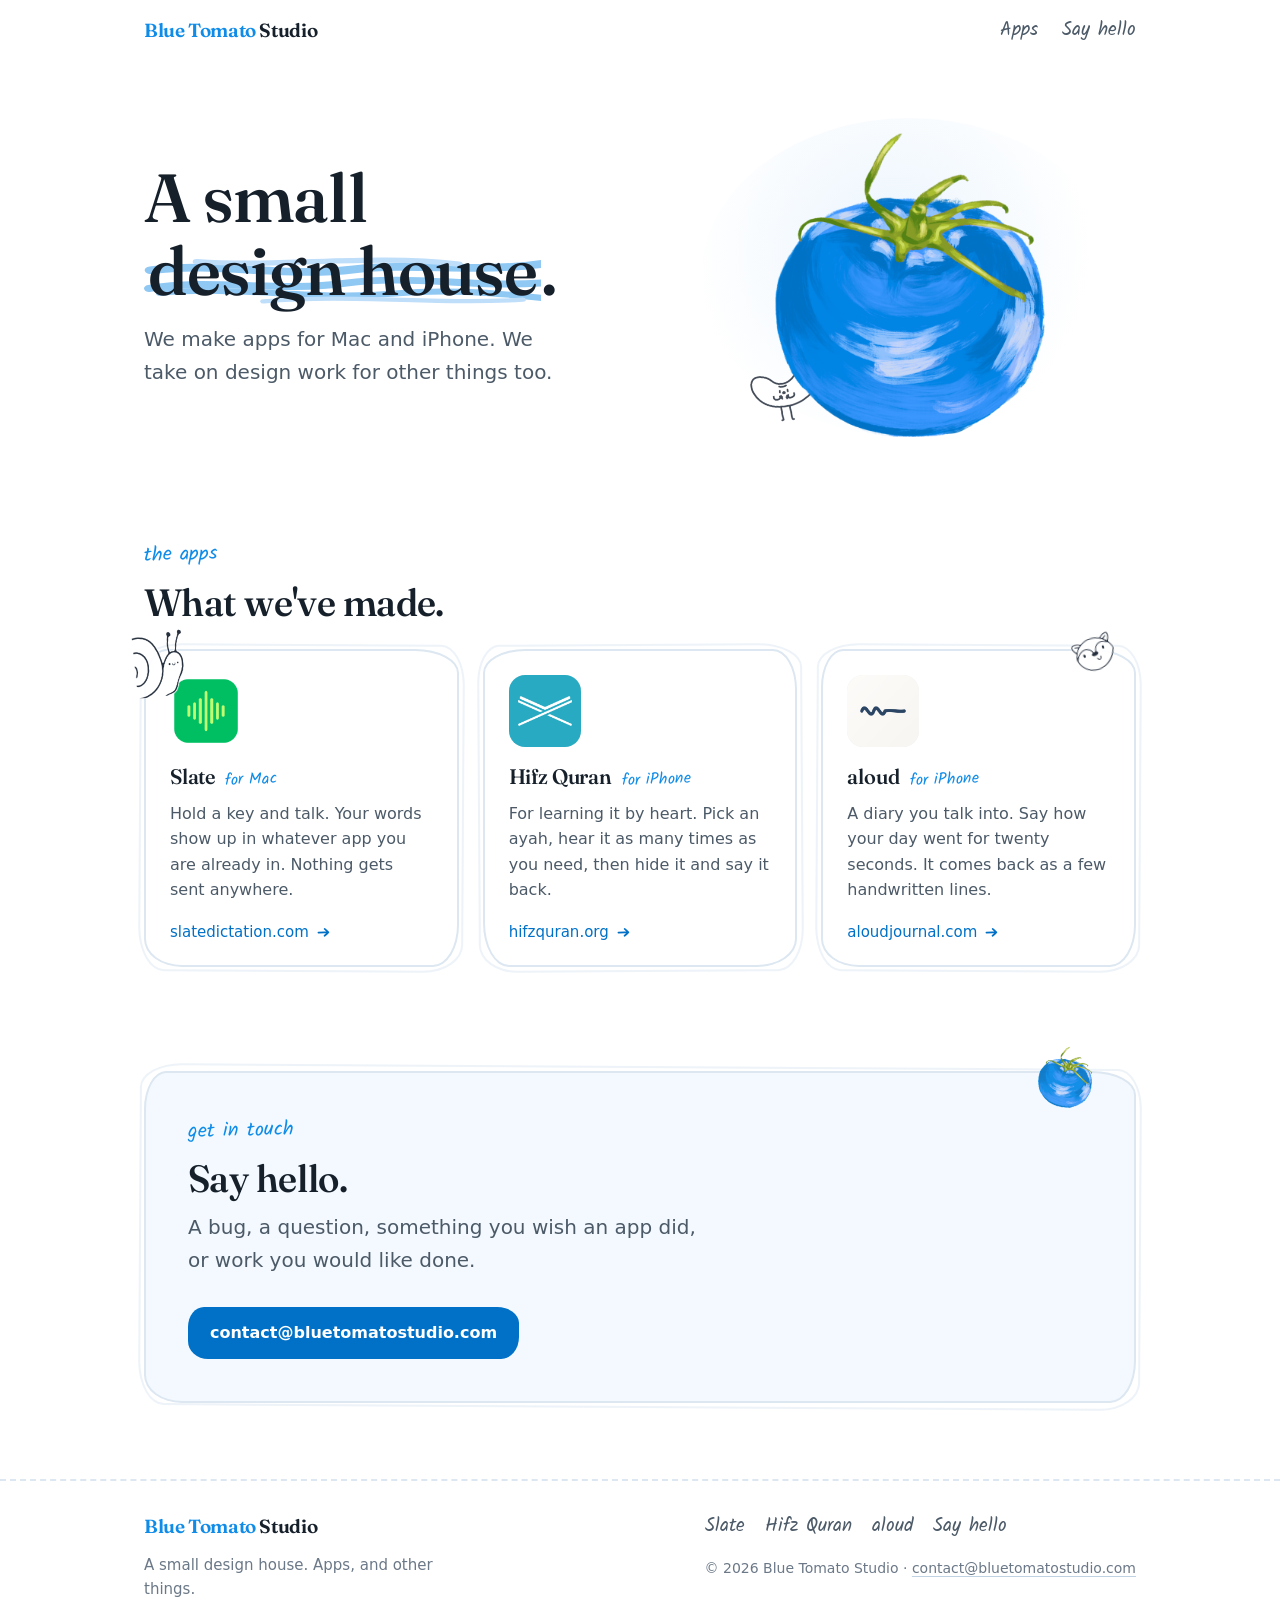
==== commit 8b17cbb7: "Scribble it, fill the animals in, pull it tighter The studio name was in the bar and again above the" ====
--- a/index.html
+++ b/index.html
@@ -44,16 +44,15 @@
   <section class="hero">
     <div class="wrap hero-grid">
       <div>
-        <p class="eyebrow">Blue Tomato Studio</p>
         <h1>A small <span class="marker">design house</span>.</h1>
         <p class="lead">
           We make apps for Mac and iPhone. We take on design work for other
           things too.
         </p>
       </div>
-      <!-- the painting, and a bean who came along to look at it -->
+      <!-- the painting, and a bean stood behind it having a look -->
       <div class="art">
-        <img class="sticker" src="assets/stickers/bean.png" alt="" aria-hidden="true" style="bottom:6%; left:6%; transform:rotate(-9deg); width:72px;">
+        <img class="sticker bean" src="assets/stickers/bean-solid.png" alt="" aria-hidden="true" style="bottom:12%; left:14%; width:76px;">
         <img class="art-img" src="assets/img/tomato-art.png" alt="A blue tomato, painted" width="500" height="500" fetchpriority="high">
       </div>
     </div>
@@ -68,15 +67,15 @@
        after the last one, and change the five marked spots. Nothing else
        needs touching. Full steps are in README.md.
        ================================================================ -->
-  <section id="apps" style="padding-top:clamp(32px,5vw,56px);">
+  <section id="apps" style="padding-top:clamp(18px,3vw,38px);">
     <div class="wrap">
       <p class="eyebrow">the apps</p>
       <h2>What we've made.</h2>
-      <div class="apps" style="margin-top:32px;">
+      <div class="apps" style="margin-top:26px;">
 
         <!-- ===== APP CARD ===== -->
         <a class="app" href="https://slatedictation.com">
-          <img class="sticker" src="assets/stickers/walrus.png" alt="" aria-hidden="true" style="top:-24px; right:18px; transform:rotate(8deg);">
+          <img class="sticker" src="assets/stickers/snail-solid.png" alt="" aria-hidden="true" style="top:-30px; left:-12px; transform:rotate(-6deg); width:74px;">
           <span class="icon icon--slate">                          <!-- 1. picture -->
             <img src="assets/img/app-slate.png" alt="" width="72" height="72" loading="lazy">
           </span>
@@ -114,7 +113,7 @@
         </a>
 
         <a class="app" href="https://aloudjournal.com">
-          <img class="sticker" src="assets/stickers/fox.png" alt="" aria-hidden="true" style="top:-28px; right:12px; transform:rotate(-8deg);">
+          <img class="sticker" src="assets/stickers/fox-solid.png" alt="" aria-hidden="true" style="top:-28px; right:12px; transform:rotate(-8deg);">
           <span class="icon">
             <img src="assets/img/app-aloud.png" alt="" width="72" height="72" loading="lazy">
           </span>
@@ -138,13 +137,13 @@
 
 
   <!-- ============================ CONTACT ============================ -->
-  <section id="contact" style="padding-top:clamp(24px,4vw,44px);">
+  <section id="contact" style="padding-top:clamp(14px,2.5vw,28px);">
     <div class="wrap">
       <div class="hello">
-        <img class="sticker" src="assets/stickers/cat.png" alt="" aria-hidden="true" style="top:-30px; right:26px; transform:rotate(7deg); width:64px;">
+        <img class="sticker" src="assets/img/tomato-art.png" alt="" aria-hidden="true" style="top:-34px; right:30px; transform:rotate(11deg); width:76px;">
         <p class="eyebrow">get in touch</p>
         <h2>Say hello.</h2>
-        <p class="lead" style="max-width:40ch; margin-top:14px;">
+        <p class="lead" style="max-width:40ch; margin-top:12px;">
           A bug, a question, something you wish an app did, or work you would
           like done.
         </p>
--- a/assets/styles.css
+++ b/assets/styles.css
@@ -117,7 +117,7 @@
   transform: rotate(-1.4deg);
 }
 
-section { padding: clamp(56px, 8vw, 96px) 0; }
+section { padding: clamp(44px, 6vw, 76px) 0; }
 
 /* ---- header ----
    No tomato up here. It hangs in the hero instead, where there is room to see
@@ -129,7 +129,7 @@
   transition: border-color .2s ease;
 }
 .site-header.stuck { border-bottom-color: var(--line); }
-.bar { display: flex; align-items: center; justify-content: space-between; gap: 16px; height: 70px; }
+.bar { display: flex; align-items: center; justify-content: space-between; gap: 16px; height: 62px; }
 
 .wordmark {
   font-family: var(--serif);
@@ -147,16 +147,16 @@
 /* ---- hero ----
    The painting hangs on the right with a soft blue halo behind it, the way a
    picture sits on a white wall. Nothing else competes for that side. */
-.hero { padding-top: clamp(28px, 4vw, 56px); padding-bottom: clamp(24px, 4vw, 44px); }
+.hero { padding-top: clamp(16px, 2.5vw, 34px); padding-bottom: clamp(14px, 2vw, 26px); }
 .hero-grid {
   display: grid;
   grid-template-columns: 1.05fr 0.95fr;
   align-items: center;
-  gap: clamp(20px, 4vw, 52px);
+  gap: clamp(16px, 3vw, 44px);
 }
 .hero h1 { max-width: 12ch; }
 .hero h1 .soft { color: var(--sky); }
-.hero .lead { max-width: 33ch; margin-top: 20px; }
+.hero .lead { max-width: 33ch; margin-top: 16px; }
 
 /* The marker swipe under "design house". It is a painted SVG stroke set as a
    background image rather than a pseudo-element, so it always sits behind the
@@ -165,8 +165,8 @@
   white-space: nowrap;
   background-image: url("img/marker.svg");
   background-repeat: no-repeat;
-  background-size: 100% 0.30em;
-  background-position: 0 82%;
+  background-size: 105% 0.76em;
+  background-position: -2.5% 74%;
   padding: 0 .06em;
 }
 
@@ -178,12 +178,16 @@
 }
 /* Only the painting, never a sticker. A bare `.art img` here would out-rank
    .sticker on position and let the flex box stretch the sticker tall. */
-.art .art-img { position: relative; width: min(100%, 430px); height: auto; }
+.art .art-img { position: relative; z-index: 1; width: min(100%, 380px); height: auto; }
 
 /* ---- the hand-drawn stickers ----
    Farhan's own drawings, the same set as the aloud app. They peek out from
    behind things. Always decorative, never carrying meaning, so they are all
-   aria-hidden and none of them get alt text. */
+   aria-hidden and none of them get alt text.
+
+   Always the -solid files. Those have the inside of the animal filled with
+   paper. The plain outline versions let a card edge run straight through the
+   middle of a face. */
 .sticker {
   position: absolute;
   width: 58px;
@@ -195,6 +199,20 @@
 }
 @media (prefers-color-scheme: dark) { .sticker { opacity: .78; } }
 
+/* the bean stands behind the tomato and leans out when you look at it */
+.bean {
+  z-index: 0;
+  transform: rotate(-9deg);
+  transition: transform .35s ease;
+}
+@keyframes bean-lean {
+  0%, 100% { transform: rotate(-9deg)  translate(0, 0); }
+  30%      { transform: rotate(-17deg) translate(-5px, -8px); }
+  65%      { transform: rotate(-2deg)  translate(3px, -3px); }
+}
+.art:hover .bean { animation: bean-lean 1.4s ease-in-out infinite; }
+@media (prefers-reduced-motion: reduce) { .art:hover .bean { animation: none; } }
+
 /* ---- the app cards ----
    Each card is one link out to that app's own site. This page is a signpost,
    not a shop. The corners wobble, and they wobble differently on hover, so the
@@ -202,7 +220,7 @@
 .apps {
   display: grid;
   grid-template-columns: repeat(auto-fit, minmax(272px, 1fr));
-  gap: 28px;   /* wide enough that the second pen line never touches its neighbour */
+  gap: 24px;   /* wide enough that the second pen line never touches its neighbour */
 }
 
 .app {
@@ -211,7 +229,7 @@
   background: var(--paper);
   border: 2px solid var(--line);
   border-radius: var(--wobble);
-  padding: 28px 28px 24px;
+  padding: 24px 24px 20px;
   text-decoration: none;
   color: inherit;
   transition: transform .22s ease, border-color .22s ease, border-radius .22s ease;
@@ -246,7 +264,7 @@
   border-radius: 22.4%;
   overflow: hidden;
   box-shadow: inset 0 0 0 1px rgba(22, 32, 43, .07);
-  margin-bottom: 22px;
+  margin-bottom: 18px;
 }
 .app .icon img { width: 100%; height: 100%; object-fit: cover; }
 /* Slate ships its icon with a transparent margin already baked in, so it needs
@@ -266,7 +284,7 @@
   white-space: nowrap;
 }
 
-.app p { color: var(--ink2); font-size: 16px; line-height: 1.58; margin: 0 0 22px; }
+.app p { color: var(--ink2); font-size: 16px; line-height: 1.58; margin: 0 0 18px; }
 .app .go {
   margin-top: auto;
   font-size: 15px; font-weight: 500; color: var(--blue);
@@ -281,7 +299,7 @@
   border: 2px solid var(--line);
   border-radius: var(--wobble);
   background: var(--wash2);
-  padding: clamp(32px, 5vw, 52px);
+  padding: clamp(26px, 4vw, 42px);
 }
 
 .btn {
@@ -296,7 +314,7 @@
 .btn:hover { transform: translateY(-2px) rotate(-1deg); opacity: .93; color: var(--on-blue); }
 
 /* ---- footer ---- */
-.site-footer { border-top: 2px dashed var(--line); padding: 38px 0 56px; }
+.site-footer { border-top: 2px dashed var(--line); padding: 30px 0 44px; }
 .foot-grid { display: flex; justify-content: space-between; gap: 28px; flex-wrap: wrap; }
 .foot-links { display: flex; flex-wrap: wrap; gap: 8px 20px; font-family: var(--hand); font-size: 19px; }
 .foot-links a { color: var(--ink2); text-decoration: none; }
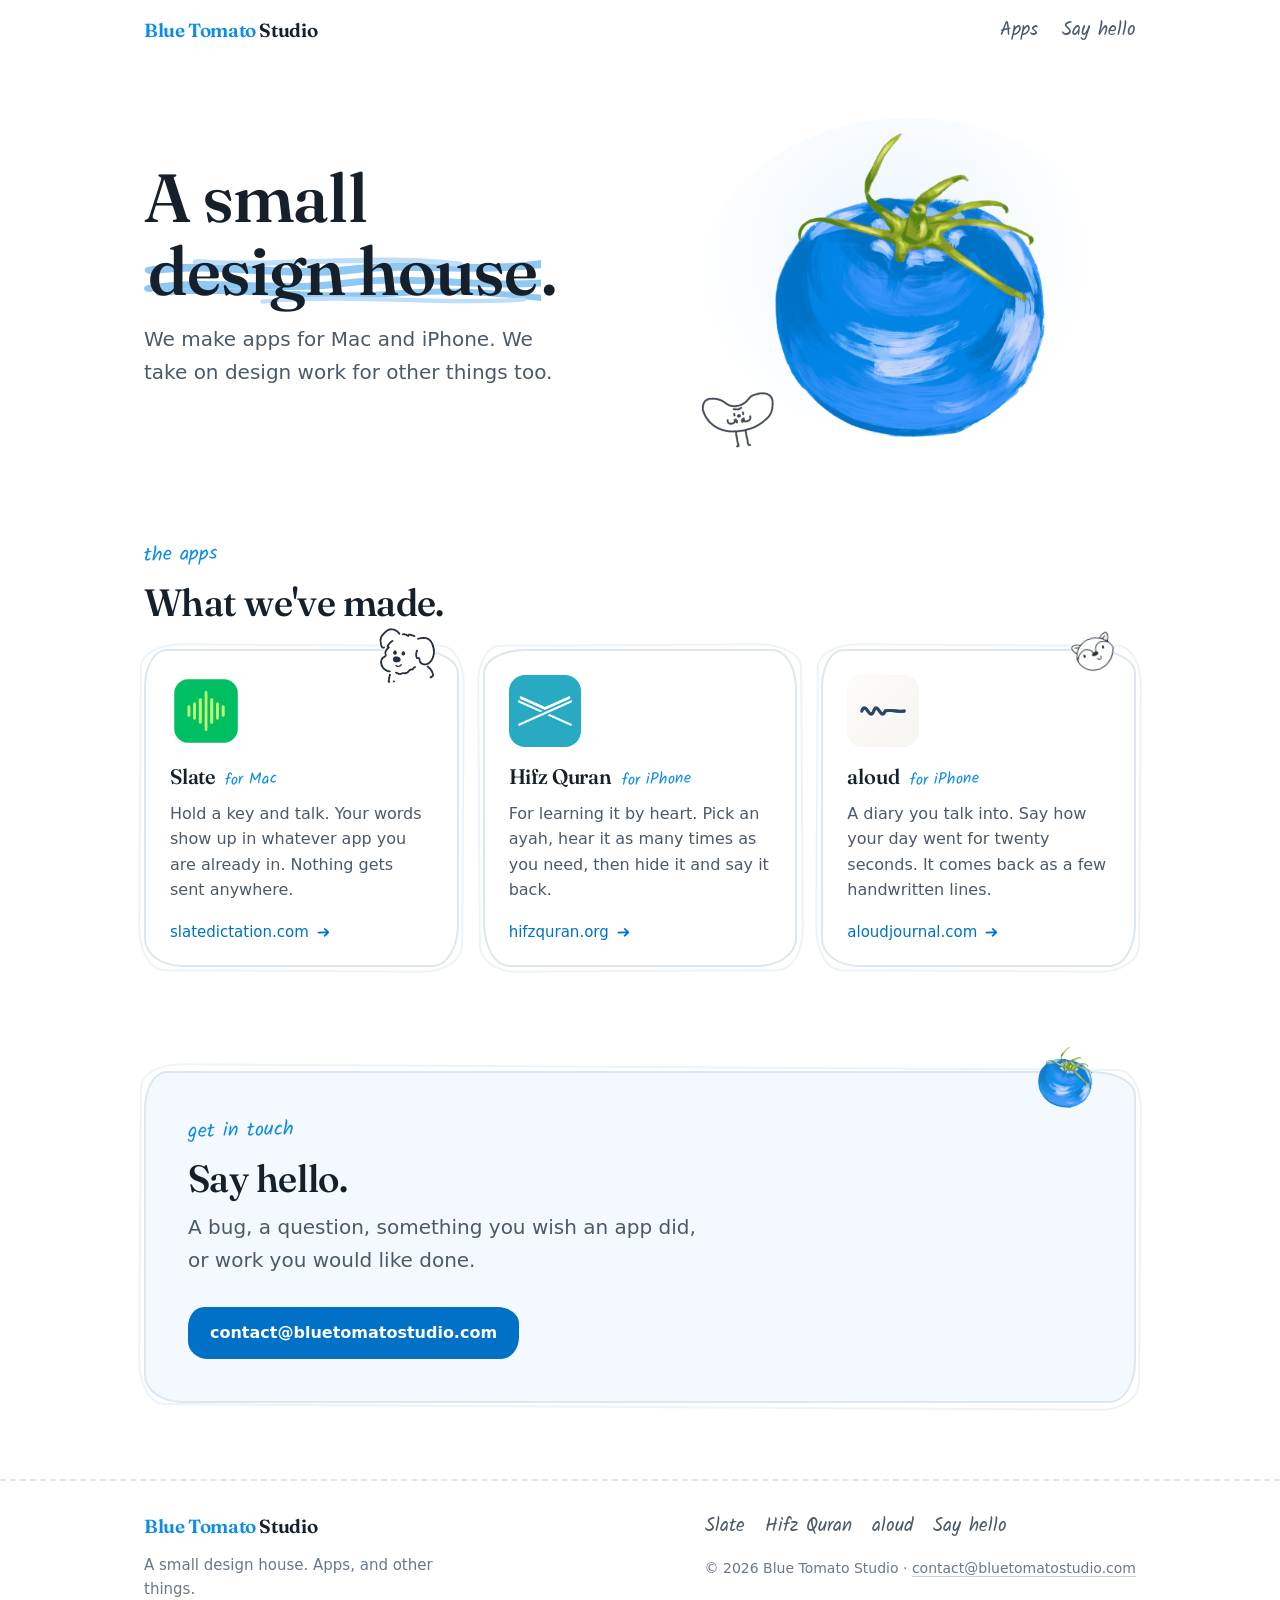
==== commit cd439fca: "Always light, no snail, and bust the stylesheet cache No dark mode at all. The painting is a bright " ====
--- a/index.html
+++ b/index.html
@@ -19,11 +19,10 @@
 <meta name="twitter:title" content="Blue Tomato Studio">
 <meta name="twitter:description" content="A small design house. We make apps for Mac and iPhone, and we take on design work for other things.">
 <meta name="twitter:image" content="https://bluetomatostudio.com/assets/img/og.png">
-<meta name="theme-color" content="#FFFFFF" media="(prefers-color-scheme: light)">
-<meta name="theme-color" content="#101820" media="(prefers-color-scheme: dark)">
+<meta name="theme-color" content="#FFFFFF">
 <link rel="preload" href="assets/fonts/Fraunces-VF.woff2" as="font" type="font/woff2" crossorigin>
 <link rel="preload" href="assets/fonts/Kalam-Regular.woff2" as="font" type="font/woff2" crossorigin>
-<link rel="stylesheet" href="assets/styles.css?v=20260801c">
+<link rel="stylesheet" href="assets/styles.css?v=20260801d">
 </head>
 <body>
 
@@ -52,7 +51,7 @@
       </div>
       <!-- the painting, and a bean stood behind it having a look -->
       <div class="art">
-        <img class="sticker bean" src="assets/stickers/bean-solid.png" alt="" aria-hidden="true" style="bottom:12%; left:14%; width:76px;">
+        <img class="sticker bean" src="assets/stickers/bean-solid.png" alt="" aria-hidden="true" style="bottom:5%; left:3%; width:84px;">
         <img class="art-img" src="assets/img/tomato-art.png" alt="A blue tomato, painted" width="500" height="500" fetchpriority="high">
       </div>
     </div>
@@ -75,7 +74,7 @@
 
         <!-- ===== APP CARD ===== -->
         <a class="app" href="https://slatedictation.com">
-          <img class="sticker" src="assets/stickers/snail-solid.png" alt="" aria-hidden="true" style="top:-30px; left:-12px; transform:rotate(-6deg); width:74px;">
+          <img class="sticker" src="assets/stickers/dog-solid.png" alt="" aria-hidden="true" style="top:-34px; right:22px; transform:rotate(-6deg); width:64px;">
           <span class="icon icon--slate">                          <!-- 1. picture -->
             <img src="assets/img/app-slate.png" alt="" width="72" height="72" loading="lazy">
           </span>
--- a/assets/styles.css
+++ b/assets/styles.css
@@ -4,7 +4,11 @@
    Kalam for the little handwritten notes, and boxes whose corners are all
    slightly different so nothing looks stamped out by a machine.
    Every colour here was lifted off the painted tomato.
-   Each one is a light/dark pair, so dark mode needs no extra markup. */
+
+   There is no dark mode, on purpose. The painting is a bright thing on white
+   paper and it does not survive being inverted, so the site stays light
+   whatever the reader's Mac is set to. Do not add a prefers-color-scheme
+   block back in. */
 
 /* ---- fonts ----
    Fraunces and Kalam, the same two the aloud site uses, so the family reads as
@@ -49,23 +53,6 @@
   --wobble2: 42px 24px 40px 26px / 24px 40px 28px 44px;
 }
 
-@media (prefers-color-scheme: dark) {
-  :root {
-    --paper:  #101820;
-    --wash:   #17232F;
-    --wash2:  #141E28;
-    --ink:    #EAEFF4;
-    --ink2:   #A6B3C0;
-    --muted:  #7D8B99;
-    --line:   #26333F;
-    --line2:  #35485A;
-    --blue:   #6FB6F0;
-    --sky:    #4FA6EE;
-    --leaf:   #A8C24A;
-    --on-blue:#0C141C;
-  }
-}
-
 /* ---- base ---- */
 * { box-sizing: border-box; }
 html { -webkit-text-size-adjust: 100%; scroll-behavior: smooth; scroll-padding-top: 84px; }
@@ -197,7 +184,6 @@
   z-index: 2;
   opacity: .92;
 }
-@media (prefers-color-scheme: dark) { .sticker { opacity: .78; } }
 
 /* the bean stands behind the tomato and leans out when you look at it */
 .bean {
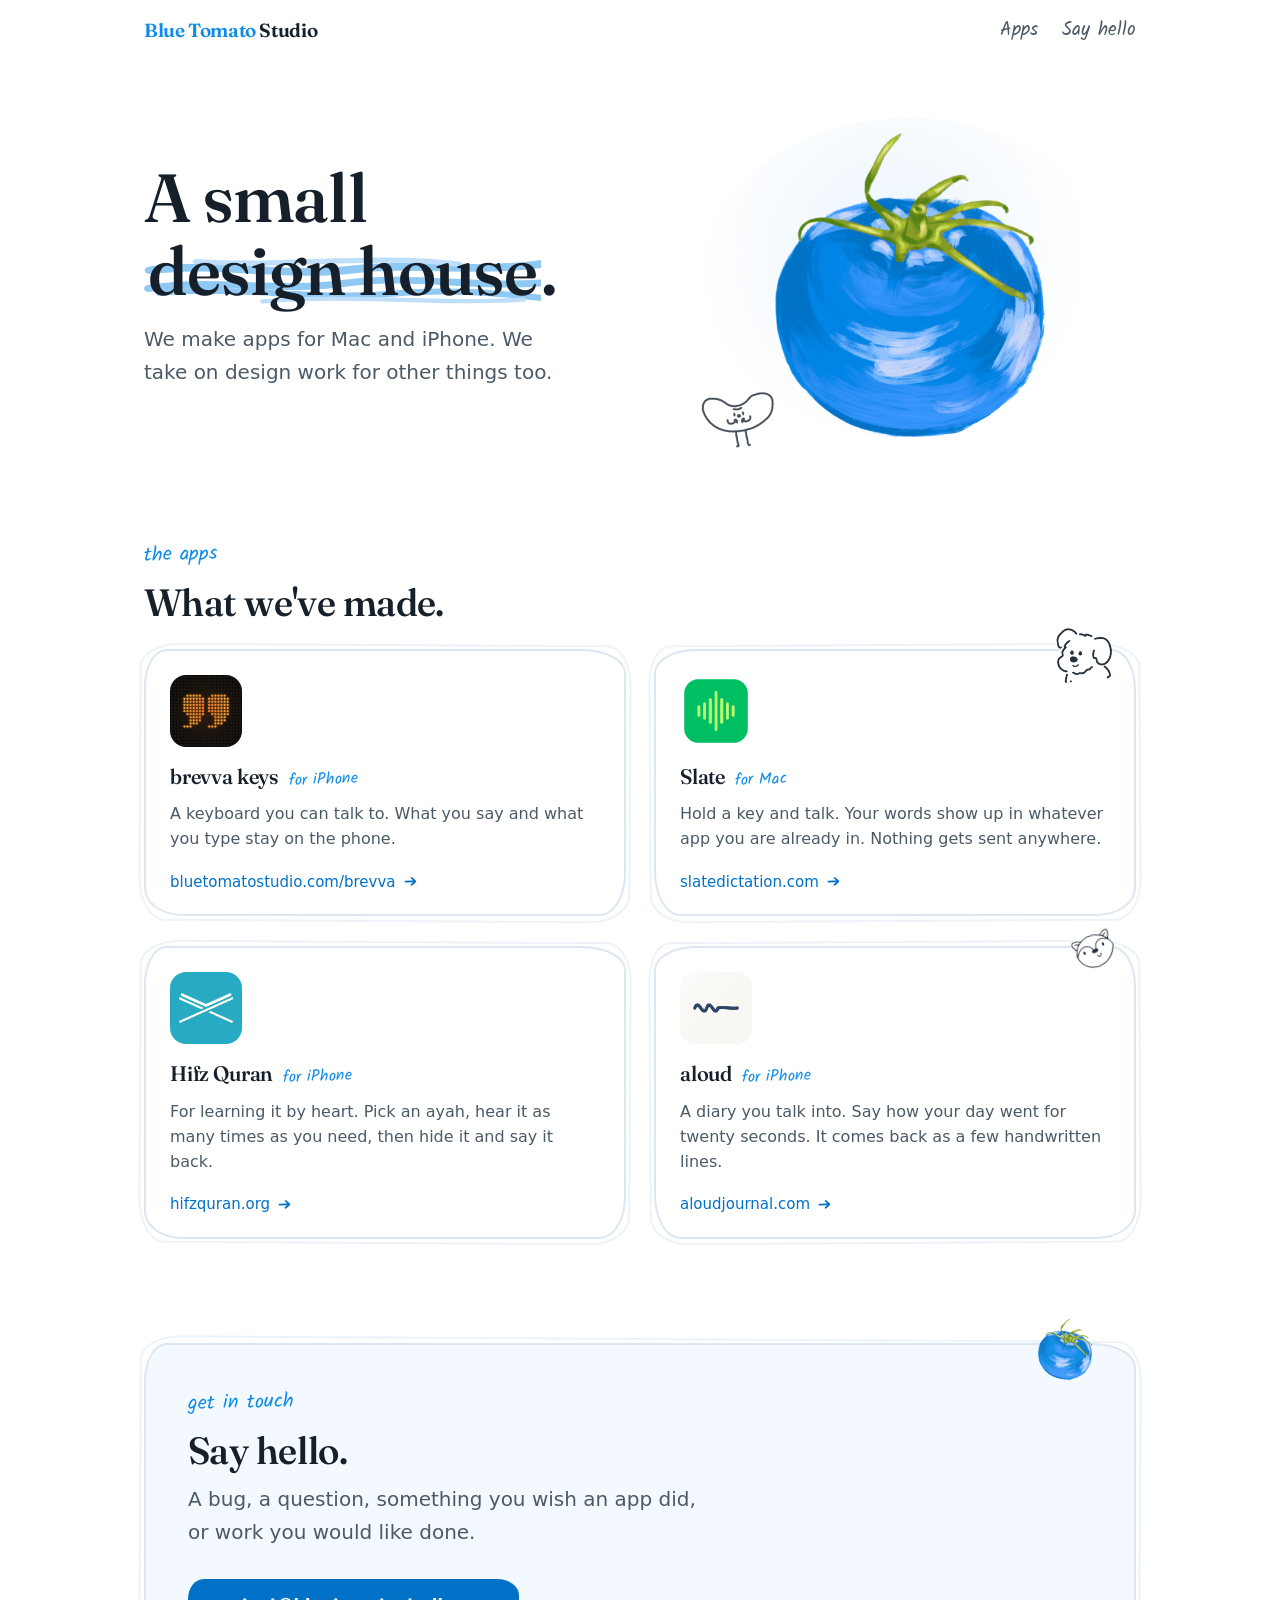
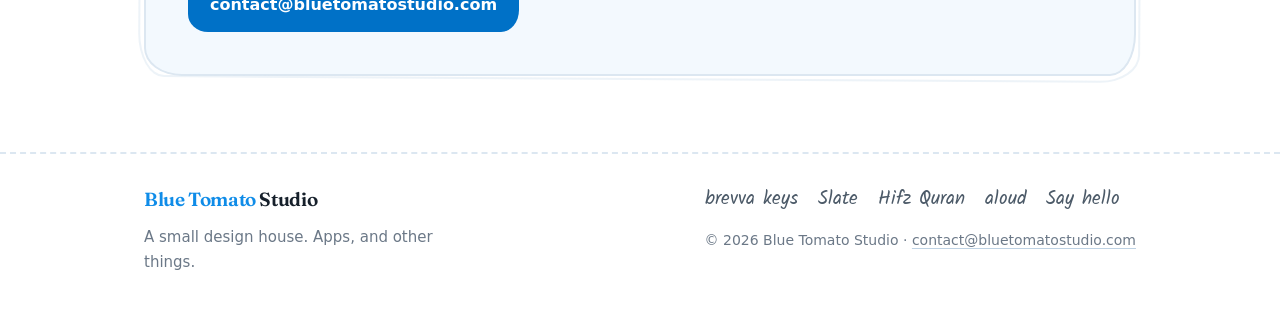
==== commit 4b72e997: "brevva keys pages: product, privacy and support, and its card on the home page The App Store listing" ====
--- a/index.html
+++ b/index.html
@@ -22,7 +22,7 @@
 <meta name="theme-color" content="#FFFFFF">
 <link rel="preload" href="assets/fonts/Fraunces-VF.woff2" as="font" type="font/woff2" crossorigin>
 <link rel="preload" href="assets/fonts/Kalam-Regular.woff2" as="font" type="font/woff2" crossorigin>
-<link rel="stylesheet" href="assets/styles.css?v=20260801d">
+<link rel="stylesheet" href="assets/styles.css?v=20261121a">
 </head>
 <body>
 
@@ -71,6 +71,26 @@
       <p class="eyebrow">the apps</p>
       <h2>What we've made.</h2>
       <div class="apps" style="margin-top:26px;">
+
+        <!-- brevva keys lives on this site, under /brevva/, so its card links in
+             rather than out. -->
+        <a class="app" href="/brevva/">
+          <span class="icon">
+            <img src="assets/img/app-brevva.png" alt="" width="72" height="72" loading="lazy">
+          </span>
+          <span class="row">
+            <h3>brevva keys</h3>
+            <span class="chip">for iPhone</span>
+          </span>
+          <p>
+            A keyboard you can talk to. What you say and what you type stay
+            on the phone.
+          </p>
+          <span class="go">
+            bluetomatostudio.com/brevva
+            <svg viewBox="0 0 16 16" fill="none" stroke="currentColor" stroke-width="1.8" stroke-linecap="round" stroke-linejoin="round" aria-hidden="true"><path d="M2.6 8.2c3.4-.4 7-.5 10.6-.3M9.2 4.2c1.5 1.2 2.8 2.4 4 3.7-1.3 1.3-2.6 2.5-4.1 3.6"/></svg>
+          </span>
+        </a>
 
         <!-- ===== APP CARD ===== -->
         <a class="app" href="https://slatedictation.com">
@@ -161,6 +181,7 @@
     </div>
     <div>
       <div class="foot-links">
+        <a href="/brevva/">brevva keys</a>
         <a href="https://slatedictation.com">Slate</a>
         <a href="https://hifzquran.org">Hifz Quran</a>
         <a href="https://aloudjournal.com">aloud</a>
--- a/assets/styles.css
+++ b/assets/styles.css
@@ -208,6 +208,11 @@
   grid-template-columns: repeat(auto-fit, minmax(272px, 1fr));
   gap: 24px;   /* wide enough that the second pen line never touches its neighbour */
 }
+/* Four apps sit two by two on a laptop, so none is left on a row by itself.
+   With a fifth, take this block out and they go back to three across. */
+@media (min-width: 761px) {
+  .apps { grid-template-columns: repeat(2, minmax(0, 1fr)); gap: 30px 28px; }
+}
 
 .app {
   position: relative;
